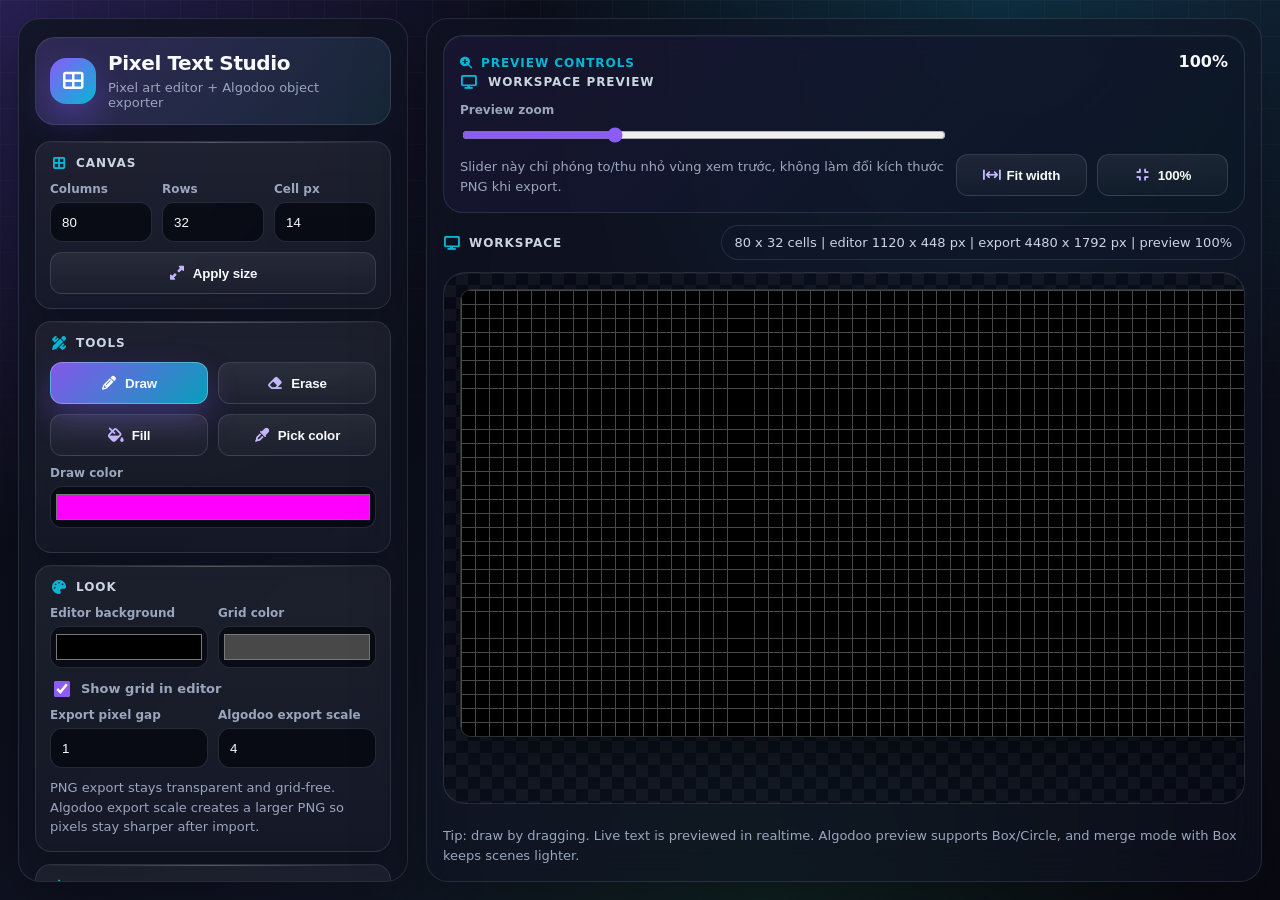
==== index.html @ 5152a784 "refactor: rename pixeltext.html to index.html and initialize project layout" ====
<!doctype html>
<html lang="en">
<head>
  <meta charset="utf-8" />
  <meta name="viewport" content="width=device-width, initial-scale=1" />
  <title>Pixel Text Studio</title>
  <link rel="stylesheet" href="https://cdnjs.cloudflare.com/ajax/libs/font-awesome/6.5.2/css/all.min.css" referrerpolicy="no-referrer" />
  <style>
    :root {
      color-scheme: dark;
      --bg: #090a12;
      --bg-soft: #101322;
      --panel: rgba(17, 20, 34, .86);
      --panel-2: rgba(25, 29, 48, .82);
      --panel-3: rgba(33, 38, 62, .72);
      --border: rgba(148, 163, 184, .18);
      --border-strong: rgba(148, 163, 184, .34);
      --text: #f8fafc;
      --muted: #9aa6bd;
      --muted-2: #6f7a91;
      --accent: #8b5cf6;
      --accent-2: #06b6d4;
      --accent-3: #22c55e;
      --danger: #fb7185;
      --shadow: 0 22px 70px rgba(0, 0, 0, .36);
      --radius-xl: 22px;
      --radius-lg: 16px;
      --radius-md: 12px;
      --sidebar: 390px;
    }

    * { box-sizing: border-box; }

    html {
      min-height: 100%;
      background: var(--bg);
    }

    body {
      margin: 0;
      min-height: 100vh;
      font-family: Inter, ui-sans-serif, system-ui, -apple-system, BlinkMacSystemFont, "Segoe UI", sans-serif;
      color: var(--text);
      background:
        radial-gradient(circle at top left, rgba(124, 92, 255, .28), transparent 34rem),
        radial-gradient(circle at 78% 0%, rgba(6, 182, 212, .18), transparent 30rem),
        radial-gradient(circle at 60% 100%, rgba(34, 197, 94, .10), transparent 28rem),
        linear-gradient(135deg, #080911 0%, #111526 55%, #090a12 100%);
      overflow-x: hidden;
    }

    body::before {
      content: "";
      position: fixed;
      inset: 0;
      pointer-events: none;
      background-image:
        linear-gradient(rgba(255,255,255,.035) 1px, transparent 1px),
        linear-gradient(90deg, rgba(255,255,255,.035) 1px, transparent 1px);
      background-size: 36px 36px;
      mask-image: linear-gradient(to bottom, rgba(0,0,0,.75), transparent 72%);
    }

    .app {
      position: relative;
      z-index: 1;
      display: grid;
      grid-template-columns: minmax(320px, var(--sidebar)) minmax(0, 1fr);
      gap: 18px;
      min-height: 100vh;
      padding: 18px;
    }

    aside {
      height: calc(100vh - 36px);
      overflow: auto;
      padding: 16px;
      background: var(--panel);
      border: 1px solid var(--border);
      border-radius: var(--radius-xl);
      box-shadow: var(--shadow);
      backdrop-filter: blur(18px);
      scrollbar-width: thin;
      scrollbar-color: rgba(148, 163, 184, .32) transparent;
    }

    main {
      min-width: 0;
      height: calc(100vh - 36px);
      display: flex;
      flex-direction: column;
      gap: 12px;
      padding: 16px;
      background: rgba(15, 18, 32, .56);
      border: 1px solid var(--border);
      border-radius: var(--radius-xl);
      box-shadow: var(--shadow);
      backdrop-filter: blur(18px);
      overflow: hidden;
    }

    .brand {
      display: flex;
      align-items: center;
      gap: 12px;
      margin: 2px 0 16px;
      padding: 14px;
      border: 1px solid var(--border);
      border-radius: 20px;
      background:
        linear-gradient(135deg, rgba(139, 92, 246, .20), rgba(6, 182, 212, .08)),
        rgba(255, 255, 255, .035);
    }

    .brand-icon {
      width: 46px;
      height: 46px;
      flex: 0 0 46px;
      display: grid;
      place-items: center;
      color: white;
      border-radius: 16px;
      background: linear-gradient(135deg, var(--accent), var(--accent-2));
      box-shadow: 0 14px 32px rgba(124, 92, 255, .36);
      font-size: 20px;
    }

    h1 {
      font-size: 20px;
      line-height: 1.15;
      margin: 0;
      letter-spacing: -.02em;
    }

    .brand p {
      margin: 5px 0 0;
      color: var(--muted);
      font-size: 13px;
    }

    h2 {
      display: flex;
      align-items: center;
      gap: 8px;
      font-size: 12px;
      margin: 0 0 12px;
      letter-spacing: .08em;
      text-transform: uppercase;
      color: #cbd5e1;
    }

    h2 i {
      width: 18px;
      color: var(--accent-2);
      text-align: center;
      font-size: 14px;
    }

    .group {
      position: relative;
      padding: 14px;
      margin-bottom: 12px;
      background: linear-gradient(180deg, rgba(255,255,255,.055), rgba(255,255,255,.025));
      border: 1px solid var(--border);
      border-radius: var(--radius-lg);
      box-shadow: 0 10px 30px rgba(0, 0, 0, .18);
      overflow: hidden;
    }

    .group::before {
      content: "";
      position: absolute;
      inset: 0 0 auto;
      height: 1px;
      background: linear-gradient(90deg, transparent, rgba(255,255,255,.38), transparent);
      opacity: .65;
    }

    .row {
      display: grid;
      grid-template-columns: repeat(2, minmax(0, 1fr));
      gap: 10px;
      margin-bottom: 10px;
      align-items: start;
    }

    .row > *,
    .mini-grid > * {
      min-width: 0;
    }

    .row.one { grid-template-columns: 1fr; }
    .row.two { grid-template-columns: repeat(2, minmax(0, 1fr)); }
    .row.three { grid-template-columns: repeat(3, minmax(0, 1fr)); }

    label {
      display: block;
      font-size: 12px;
      font-weight: 650;
      color: var(--muted);
      margin-bottom: 6px;
    }

    input[type="number"],
    input[type="text"],
    textarea,
    select {
      width: 100%;
      min-height: 40px;
      padding: 10px 11px;
      color: var(--text);
      background: rgba(5, 7, 14, .72);
      border: 1px solid rgba(148, 163, 184, .20);
      border-radius: 12px;
      outline: none;
      transition: border-color .16s ease, box-shadow .16s ease, background .16s ease;
    }

    textarea {
      min-height: 88px;
      resize: vertical;
      font-family: inherit;
      line-height: 1.35;
    }

    select {
      cursor: pointer;
      appearance: none;
      background-image:
        linear-gradient(45deg, transparent 50%, var(--muted) 50%),
        linear-gradient(135deg, var(--muted) 50%, transparent 50%);
      background-position:
        calc(100% - 16px) 50%,
        calc(100% - 11px) 50%;
      background-size: 5px 5px, 5px 5px;
      background-repeat: no-repeat;
      padding-right: 28px;
    }

    input:focus,
    textarea:focus,
    select:focus {
      border-color: rgba(139, 92, 246, .74);
      box-shadow: 0 0 0 4px rgba(139, 92, 246, .14);
      background: rgba(7, 10, 20, .92);
    }

    input[type="color"] {
      width: 100%;
      height: 42px;
      padding: 3px;
      background: rgba(5, 7, 14, .72);
      border: 1px solid rgba(148, 163, 184, .20);
      border-radius: 12px;
      overflow: hidden;
      cursor: pointer;
    }

    input[type="range"] {
      width: 100%;
      accent-color: var(--accent);
    }

    button {
      width: 100%;
      min-height: 42px;
      display: inline-flex;
      align-items: center;
      justify-content: center;
      gap: 8px;
      padding: 10px 12px;
      border: 1px solid rgba(148, 163, 184, .22);
      border-radius: 12px;
      background: linear-gradient(180deg, rgba(255,255,255,.065), rgba(255,255,255,.025));
      color: var(--text);
      cursor: pointer;
      font-weight: 750;
      letter-spacing: -.01em;
      transition: transform .16s ease, border-color .16s ease, background .16s ease, box-shadow .16s ease;
      user-select: none;
    }

    button i {
      width: 16px;
      text-align: center;
      color: #c4b5fd;
      font-size: 14px;
    }

    button:hover {
      transform: translateY(-1px);
      border-color: rgba(139, 92, 246, .68);
      box-shadow: 0 12px 26px rgba(0,0,0,.24);
      background: linear-gradient(180deg, rgba(139,92,246,.18), rgba(255,255,255,.035));
    }

    button:active { transform: translateY(0); }
    button.active {
      background: linear-gradient(135deg, rgba(139, 92, 246, .95), rgba(6, 182, 212, .85));
      border-color: rgba(255, 255, 255, .28);
      box-shadow: 0 14px 32px rgba(124, 92, 255, .32);
    }
    button.active i { color: white; }

    button.primary {
      background: linear-gradient(135deg, var(--accent), var(--accent-2));
      border-color: rgba(255, 255, 255, .20);
      box-shadow: 0 14px 32px rgba(124, 92, 255, .28);
    }
    button.primary i { color: white; }

    button:disabled {
      opacity: .42;
      cursor: not-allowed;
      transform: none;
      box-shadow: none;
    }

    .range-head {
      display: flex;
      align-items: center;
      justify-content: space-between;
      gap: 12px;
      margin-bottom: 6px;
      color: var(--muted);
      font-size: 12px;
    }

    .range-head label { margin-bottom: 0; }
    .range-head strong {
      display: inline-flex;
      align-items: center;
      justify-content: center;
      min-width: 58px;
      padding: 4px 8px;
      color: #e0e7ff;
      font-size: 12px;
      white-space: nowrap;
      border-radius: 999px;
      background: rgba(139,92,246,.16);
      border: 1px solid rgba(139,92,246,.22);
    }

    .checkbox-row {
      display: flex;
      gap: 8px;
      align-items: center;
      margin: 8px 0;
      color: var(--muted);
      font-size: 13px;
      line-height: 1.3;
      min-width: 0;
      white-space: normal;
      overflow-wrap: anywhere;
    }

    .checkbox-row input {
      width: 16px;
      height: 16px;
      accent-color: var(--accent);
      flex: 0 0 auto;
    }

    .workspace-top {
      display: flex;
      align-items: center;
      justify-content: space-between;
      gap: 12px;
      flex-wrap: wrap;
    }

    .workspace-top h2 { margin: 0; }

    .workspace-preview {
      padding: 16px;
      border: 1px solid var(--border);
      border-radius: 20px;
      background:
        linear-gradient(135deg, rgba(139, 92, 246, .10), rgba(6, 182, 212, .05)),
        rgba(10, 13, 24, .72);
      box-shadow: inset 0 1px 0 rgba(255,255,255,.05);
    }

    .workspace-preview-head {
      display: flex;
      align-items: flex-start;
      justify-content: space-between;
      gap: 12px;
      margin-bottom: 14px;
      flex-wrap: wrap;
    }

    .workspace-preview-head h2 {
      margin: 4px 0 0;
      display: flex;
      align-items: center;
      gap: 10px;
    }

    .workspace-kicker {
      display: inline-flex;
      align-items: center;
      gap: 8px;
      color: var(--accent-2);
      font-size: 12px;
      font-weight: 800;
      text-transform: uppercase;
      letter-spacing: .08em;
    }

    .workspace-preview-grid {
      display: grid;
      grid-template-columns: minmax(0, 1.6fr) minmax(240px, .9fr);
      gap: 12px;
      align-items: end;
    }

    .workspace-preview-slider,
    .workspace-preview-actions {
      min-width: 0;
    }

    .workspace-preview-slider label {
      margin-bottom: 8px;
    }

    .workspace-preview-actions {
      display: grid;
      grid-template-columns: repeat(2, minmax(0, 1fr));
      gap: 10px;
    }

    .stage-wrap {
      flex: 1;
      min-height: 260px;
      padding: 16px;
      background:
        linear-gradient(45deg, rgba(255,255,255,.045) 25%, transparent 25%),
        linear-gradient(-45deg, rgba(255,255,255,.045) 25%, transparent 25%),
        linear-gradient(45deg, transparent 75%, rgba(255,255,255,.045) 75%),
        linear-gradient(-45deg, transparent 75%, rgba(255,255,255,.045) 75%),
        rgba(5, 7, 14, .38);
      background-size: 24px 24px;
      background-position: 0 0, 0 12px, 12px -12px, -12px 0;
      border: 1px solid var(--border);
      border-radius: 22px;
      overflow: auto;
      box-shadow: inset 0 1px 0 rgba(255,255,255,.06);
    }

    canvas {
      display: block;
      image-rendering: pixelated;
      background: #000;
      border: 1px solid rgba(226, 232, 240, .20);
      border-radius: 12px;
      cursor: crosshair;
      touch-action: none;
      max-width: none;
      box-shadow: 0 16px 45px rgba(0,0,0,.38);
    }

    .hint {
      margin: 10px 0 0;
      color: var(--muted);
      font-size: 13px;
      line-height: 1.5;
    }

    .hint code {
      padding: 2px 5px;
      border-radius: 6px;
      background: rgba(15, 23, 42, .88);
      border: 1px solid var(--border);
      color: #c4b5fd;
    }

    .stats {
      display: inline-flex;
      align-items: center;
      gap: 8px;
      width: fit-content;
      max-width: 100%;
      padding: 9px 12px;
      color: #cbd5e1;
      font-size: 13px;
      background: rgba(15, 23, 42, .68);
      border: 1px solid var(--border);
      border-radius: 999px;
      overflow: hidden;
      text-overflow: ellipsis;
      white-space: nowrap;
    }

    .stats::before {
      content: "1de";
      font-family: "Font Awesome 6 Free";
      font-weight: 900;
      color: var(--accent-2);
    }

    details.advanced-panel {
      margin-top: 10px;
      border: 1px solid var(--border);
      border-radius: 14px;
      background: rgba(5, 7, 14, .30);
      overflow: hidden;
    }

    details.advanced-panel summary {
      cursor: pointer;
      padding: 12px;
      font-weight: 800;
      color: var(--text);
      list-style: none;
      display: flex;
      align-items: center;
      gap: 8px;
    }

    details.advanced-panel summary::before {
      content: "013";
      font-family: "Font Awesome 6 Free";
      font-weight: 900;
      color: var(--accent-2);
    }

    details.advanced-panel summary::after {
      content: "078";
      font-family: "Font Awesome 6 Free";
      font-weight: 900;
      margin-left: auto;
      color: var(--muted);
      transition: transform .18s ease;
    }

    details.advanced-panel[open] summary::after {
      transform: rotate(180deg);
    }

    details.advanced-panel .advanced-body {
      padding: 0 12px 12px;
      border-top: 1px solid var(--border);
    }

    .mini-grid {
      display: grid;
      grid-template-columns: repeat(auto-fit, minmax(128px, 1fr));
      gap: 10px;
      margin-bottom: 10px;
      align-items: start;
    }

    .mini-grid.two { grid-template-columns: repeat(auto-fit, minmax(168px, 1fr)); }
    .mini-grid.four { grid-template-columns: repeat(auto-fit, minmax(128px, 1fr)); }
    .mini-grid.one { grid-template-columns: 1fr; }

    .mini-grid .checkbox-row {
      margin: 0;
      padding: 10px;
      background: rgba(5, 7, 14, .58);
      border: 1px solid rgba(148, 163, 184, .18);
      border-radius: 12px;
      align-items: flex-start;
    }

    .section-label {
      margin: 14px 0 9px;
      color: #dbeafe;
      font-size: 11px;
      font-weight: 900;
      letter-spacing: .08em;
      text-transform: uppercase;
    }

    @media (max-width: 1180px) {
      :root { --sidebar: 350px; }
      .app { gap: 14px; padding: 14px; }
      aside, main { height: calc(100vh - 28px); }
      .row.three { grid-template-columns: repeat(2, minmax(0, 1fr)); }
      .workspace-preview-grid { grid-template-columns: 1fr; }
    }

    @media (max-width: 900px) {
      .app {
        grid-template-columns: 1fr;
        min-height: 100vh;
      }
      aside, main {
        height: auto;
        min-height: auto;
      }
      main {
        min-height: 70vh;
        overflow: visible;
      }
      .stage-wrap {
        min-height: 360px;
      }
    }

    @media (max-width: 620px) {
      .app { padding: 10px; gap: 10px; }
      aside, main { border-radius: 18px; padding: 12px; }
      .brand { padding: 12px; }
      .brand-icon { width: 40px; height: 40px; flex-basis: 40px; border-radius: 13px; }
      h1 { font-size: 18px; }

      .row,
      .row.two,
      .row.three,
      .mini-grid,
      .mini-grid.two,
      .mini-grid.four,
      .workspace-preview-grid,
      .workspace-preview-actions {
        grid-template-columns: 1fr;
      }

      button {
        min-height: 44px;
      }

      .stats {
        width: 100%;
        border-radius: 14px;
        white-space: normal;
      }

      .stage-wrap {
        padding: 10px;
        min-height: 300px;
        border-radius: 18px;
      }
    }
  </style>
</head>
<body>
  <div class="app">
    <aside>
      <div class="brand">
        <div class="brand-icon"><i class="fa-solid fa-table-cells-large"></i></div>
        <div>
          <h1>Pixel Text Studio</h1>
          <p>Pixel art editor + Algodoo object exporter</p>
        </div>
      </div>

      <div class="group">
        <h2><i class="fa-solid fa-border-all"></i><span>Canvas</span></h2>
        <div class="row three">
          <div>
            <label for="cols">Columns</label>
            <input id="cols" type="number" min="1" max="300" value="80" />
          </div>
          <div>
            <label for="rows">Rows</label>
            <input id="rows" type="number" min="1" max="200" value="32" />
          </div>
          <div>
            <label for="cellSize">Cell px</label>
            <input id="cellSize" type="number" min="2" max="60" value="14" />
          </div>
        </div>
        <button id="applySize"><i class="fa-solid fa-up-right-and-down-left-from-center"></i><span>Apply size</span></button>
      </div>

      <div class="group">
        <h2><i class="fa-solid fa-pen-ruler"></i><span>Tools</span></h2>
        <div class="row two">
          <button data-tool="draw" class="tool active"><i class="fa-solid fa-pencil"></i><span>Draw</span></button>
          <button data-tool="erase" class="tool"><i class="fa-solid fa-eraser"></i><span>Erase</span></button>
        </div>
        <div class="row two">
          <button data-tool="fill" class="tool"><i class="fa-solid fa-fill-drip"></i><span>Fill</span></button>
          <button data-tool="picker" class="tool"><i class="fa-solid fa-eye-dropper"></i><span>Pick color</span></button>
        </div>
        <div class="row one">
          <div>
            <label for="drawColor">Draw color</label>
            <input id="drawColor" type="color" value="#ff00ff" />
          </div>
        </div>
      </div>

      <div class="group">
        <h2><i class="fa-solid fa-palette"></i><span>Look</span></h2>
        <div class="row two">
          <div>
            <label for="bgColor">Editor background</label>
            <input id="bgColor" type="color" value="#000000" />
          </div>
          <div>
            <label for="gridColor">Grid color</label>
            <input id="gridColor" type="color" value="#484848" />
          </div>
        </div>
        <label class="checkbox-row">
          <input id="showGrid" type="checkbox" checked />
          Show grid in editor
        </label>
        <div class="row two">
          <div>
            <label for="exportGap">Export pixel gap</label>
            <input id="exportGap" type="number" min="0" max="20" value="1" />
          </div>
          <div>
            <label for="exportScale">Algodoo export scale</label>
            <input id="exportScale" type="number" min="1" max="10" value="4" />
          </div>
        </div>
        <p class="hint">PNG export stays transparent and grid-free. Algodoo export scale creates a larger PNG so pixels stay sharper after import.</p>
      </div>


      <div class="group">
        <h2><i class="fa-solid fa-font"></i><span>Pixel text</span></h2>
        <div class="row one">
          <div>
            <label for="textValue">Text</label>
            <textarea id="textValue" rows="3" placeholder="Nhập text muốn tạo pixel..."></textarea>
          </div>
        </div>
        <div class="row three">
          <div>
            <label for="textScale">Scale</label>
            <input id="textScale" type="number" min="1" max="12" value="2" />
          </div>
          <div>
            <label for="pixelDensity">Pixel detail %</label>
            <input id="pixelDensity" type="number" min="50" max="300" step="25" value="100" />
          </div>
          <div>
            <label for="textPadding">Padding cells</label>
            <input id="textPadding" type="number" min="0" max="100" value="1" />
          </div>
        </div>
        <div class="row one">
          <div>
            <label for="lineGap">Line gap</label>
            <input id="lineGap" type="number" min="0" max="80" value="2" />
          </div>
        </div>
        <div class="row three">
          <div>
            <label for="textAlign">Align</label>
            <select id="textAlign">
              <option value="left">Left</option>
              <option value="center">Center</option>
              <option value="right">Right</option>
            </select>
          </div>
          <div>
            <label for="textX">Offset X</label>
            <input id="textX" type="number" value="0" />
          </div>
          <div>
            <label for="textY">Offset Y</label>
            <input id="textY" type="number" value="0" />
          </div>
        </div>
        <label class="checkbox-row">
          <input id="autoFitText" type="checkbox" checked />
          Auto resize columns/rows to fit text
        </label>
        <label class="checkbox-row">
          <input id="rainbowText" type="checkbox" checked />
          Rainbow text stripes
        </label>
        <div class="row three">
          <button id="bakeText" class="primary"><i class="fa-solid fa-stamp"></i><span>Bake text</span></button>
          <button id="fitText"><i class="fa-solid fa-text-width"></i><span>Fit text</span></button>
          <button id="sample"><i class="fa-solid fa-wand-magic-sparkles"></i><span>Sample</span></button>
        </div>
        <p class="hint">Text sẽ hiển thị realtime khi bạn gõ. <strong>Pixel detail %</strong> giúp cùng một text hiển thị với ít pixel hơn hoặc nhiều pixel hơn. Nếu muốn chỉnh tay từng pixel của chữ, hãy bấm <strong>Bake text</strong> để nhập chữ vào layer vẽ.</p>
      </div>

      <div class="group">
        <h2><i class="fa-solid fa-cubes"></i><span>Algodoo objects</span></h2>
        <div class="row two">
          <div>
            <label for="algodooPixelSize">Object size</label>
            <input id="algodooPixelSize" type="number" min="0.005" max="5" step="0.005" value="0.08" />
          </div>
          <div>
            <label for="algodooGap">Object gap</label>
            <input id="algodooGap" type="number" min="0" max="5" step="0.005" value="0.01" />
          </div>
        </div>
        <div class="row two">
          <div>
            <label for="algodooOriginX">Origin X</label>
            <input id="algodooOriginX" type="number" step="0.1" value="0" />
          </div>
          <div>
            <label for="algodooOriginY">Origin Y</label>
            <input id="algodooOriginY" type="number" step="0.1" value="0" />
          </div>
        </div>
        <div class="row two">
          <div>
            <label for="algodooObjectType">Object type</label>
            <select id="algodooObjectType">
              <option value="box">Box</option>
              <option value="circle">Circle</option>
            </select>
          </div>
          <div>
            <label for="algodooMode">Export mode</label>
            <select id="algodooMode">
              <option value="pixel">Separate object for every pixel</option>
              <option value="merge">Merge same-color pixels in each row (box only)</option>
            </select>
          </div>
        </div>

        <h2 style="margin-top: 12px;"><i class="fa-solid fa-gem"></i><span>Material</span></h2>
        <div class="row three">
          <div>
            <label for="algodooMaterial">Preset</label>
            <select id="algodooMaterial">
              <option value="default">Default</option>
              <option value="glass">Glass</option>
              <option value="gold">Gold</option>
              <option value="helium">Helium</option>
              <option value="ice">Ice</option>
              <option value="rubber">Rubber</option>
              <option value="steel">Steel</option>
              <option value="stone">Stone</option>
              <option value="wood">Wood</option>
              <option value="custom">Custom</option>
            </select>
          </div>
          <div>
            <label for="algodooDensity">Density</label>
            <input id="algodooDensity" type="number" step="0.01" value="1.00" />
          </div>
          <div>
            <label for="algodooFriction">Friction</label>
            <input id="algodooFriction" type="number" step="0.01" value="0.50" />
          </div>
        </div>
        <div class="row three">
          <div>
            <label for="algodooRestitution">Restitution</label>
            <input id="algodooRestitution" type="number" step="0.01" value="0.00" />
          </div>
          <div>
            <label for="algodooAttraction">Attraction</label>
            <input id="algodooAttraction" type="number" step="0.01" value="0.00" />
          </div>
          <div>
            <label for="algodooAdhesion">Adhesion</label>
            <input id="algodooAdhesion" type="number" step="0.01" value="0.00" />
          </div>
        </div>
        <div class="row one">
          <div>
            <label for="algodooMaterialName">Material name</label>
            <input id="algodooMaterialName" data-algodoo-field type="text" value="" placeholder="Default, Glass, Gold, Helium, Ice, Rubber, Steel, Stone, Wood..." />
          </div>
        </div>

        <h2 style="margin-top: 12px;"><i class="fa-solid fa-code"></i><span>Script menu</span></h2>
        <div class="row three">
          <div>
            <label for="algodooLayer">Layer</label>
            <input id="algodooLayer" type="number" step="1" value="0" />
          </div>
          <div>
            <label for="algodooZDepth">Z depth</label>
            <input id="algodooZDepth" type="number" step="0.1" value="5" />
          </div>
          <div>
            <label for="algodooEdgeBlur">Edge blur</label>
            <input id="algodooEdgeBlur" type="number" step="0.01" value="0" />
          </div>
        </div>
        <div class="row three">
          <label class="checkbox-row">
            <input id="algodooFixed" type="checkbox" checked />
            Glued
          </label>
          <label class="checkbox-row">
            <input id="algodooCollide" type="checkbox" checked />
            Collision
          </label>
          <label class="checkbox-row">
            <input id="algodooDrawBorder" type="checkbox" />
            Border
          </label>
        </div>
        <div class="row three">
          <label class="checkbox-row">
            <input id="algodooKiller" type="checkbox" />
            Killer
          </label>
          <label class="checkbox-row">
            <input id="algodooImmortal" type="checkbox" />
            Immortal
          </label>
          <label class="checkbox-row">
            <input id="algodooRuler" type="checkbox" />
            Ruler
          </label>
        </div>
        <div class="row three">
          <label class="checkbox-row">
            <input id="algodooShowForceArrows" type="checkbox" />
            Force
          </label>
          <label class="checkbox-row">
            <input id="algodooShowMomentum" type="checkbox" />
            Momentum
          </label>
          <label class="checkbox-row">
            <input id="algodooShowVelocity" type="checkbox" />
            Velocity
          </label>
        </div>
        <label class="checkbox-row">
          <input id="algodooCollideWater" type="checkbox" />
          Collide with water
        </label>

        <details class="advanced-panel">
          <summary>Advanced script menu applied to every pixel</summary>
          <div class="advanced-body">
            <p class="hint">Các giá trị bên dưới sẽ được ghi vào mọi object pixel khi export .phn. Để trống một ô nếu không muốn ghi property đó. <code>entityID</code> và <code>geomID</code> do Algodoo tự tạo nên không export.</p>

            <div class="section-label">Physics</div>
            <div class="mini-grid three">
              <div>
                <label for="algodooCollideSet">collideSet</label>
                <input id="algodooCollideSet" data-algodoo-field type="number" step="1" value="1023" />
              </div>
              <div>
                <label for="algodooAirFrictionMult">airFrictionMult</label>
                <input id="algodooAirFrictionMult" data-algodoo-field type="number" step="0.01" value="1.0" />
              </div>
              <div>
                <label for="algodooInertiaMultiplier">inertiaMultiplier</label>
                <input id="algodooInertiaMultiplier" data-algodoo-field type="number" step="0.01" value="1.0" />
              </div>
              <div>
                <label for="algodooAngle">angle</label>
                <input id="algodooAngle" data-algodoo-field type="number" step="0.01" value="0.0" />
              </div>
              <div>
                <label for="algodooAngvel">angvel</label>
                <input id="algodooAngvel" data-algodoo-field type="number" step="0.01" value="0.0" />
              </div>
              <div>
                <label for="algodooAttractionType">attractionType</label>
                <input id="algodooAttractionType" data-algodoo-field type="number" step="1" value="2" />
              </div>
            </div>
            <div class="mini-grid three">
              <div>
                <label for="algodooBody">body</label>
                <input id="algodooBody" data-algodoo-field type="text" value="" placeholder="0 nếu glued vào background" />
              </div>
              <div>
                <label for="algodooMaterialVelocity">materialVelocity</label>
                <input id="algodooMaterialVelocity" data-algodoo-field type="text" value="[0, 0]" />
              </div>
              <div>
                <label for="algodooVel">vel</label>
                <input id="algodooVel" data-algodoo-field type="text" value="[0, 0]" />
              </div>
              <div>
                <label for="algodooVelocityDamping">velocityDamping</label>
                <input id="algodooVelocityDamping" data-algodoo-field type="text" value="[0, 0, 0]" />
              </div>
              <div>
                <label for="algodooTimeToLive">timeToLive</label>
                <input id="algodooTimeToLive" data-algodoo-field type="text" value="" placeholder="+inf / để trống" />
              </div>
              <label class="checkbox-row">
                <input id="algodooHeteroCollide" data-algodoo-field type="checkbox" />
                heteroCollide
              </label>
            </div>

            <div class="section-label">Controller</div>
            <div class="mini-grid four">
              <div>
                <label for="algodooControllerAcc">controllerAcc</label>
                <input id="algodooControllerAcc" data-algodoo-field type="number" step="0.1" value="11.0" />
              </div>
              <label class="checkbox-row">
                <input id="algodooControllerInvertX" data-algodoo-field type="checkbox" />
                controllerInvertX
              </label>
              <label class="checkbox-row">
                <input id="algodooControllerInvertY" data-algodoo-field type="checkbox" />
                controllerInvertY
              </label>
              <label class="checkbox-row">
                <input id="algodooControllerReverseXY" data-algodoo-field type="checkbox" />
                controllerReverseXY
              </label>
            </div>

            <div class="section-label">Visual / texture / text</div>
            <div class="mini-grid three">
              <label class="checkbox-row">
                <input id="algodooOpaqueBorders" data-algodoo-field type="checkbox" checked />
                opaqueBorders
              </label>
              <label class="checkbox-row">
                <input id="algodooDrawCake" data-algodoo-field type="checkbox" />
                drawCake
              </label>
              <label class="checkbox-row">
                <input id="algodooProtractor" data-algodoo-field type="checkbox" />
                protractor
              </label>
              <div>
                <label for="algodooReflectiveness">reflectiveness</label>
                <input id="algodooReflectiveness" data-algodoo-field type="number" step="0.01" value="1.0" />
              </div>
              <div>
                <label for="algodooRefractiveIndex">refractiveIndex</label>
                <input id="algodooRefractiveIndex" data-algodoo-field type="number" step="0.01" value="1.5" />
              </div>
              <div>
                <label for="algodooTextFontSize">textFontSize</label>
                <input id="algodooTextFontSize" data-algodoo-field type="number" step="1" value="32" />
              </div>
            </div>
            <div class="mini-grid two">
              <div>
                <label for="algodooTexture">texture</label>
                <input id="algodooTexture" data-algodoo-field type="text" value="" placeholder="Tên texture nếu có" />
              </div>
              <div>
                <label for="algodooResources">resources</label>
                <input id="algodooResources" data-algodoo-field type="text" value="[]" />
              </div>
              <div>
                <label for="algodooTextureClamped">textureClamped</label>
                <input id="algodooTextureClamped" data-algodoo-field type="text" value="[false, false]" />
              </div>
              <div>
                <label for="algodooTextureMatrix">textureMatrix</label>
                <input id="algodooTextureMatrix" data-algodoo-field type="text" value="[1, 0, 0, 0, 0, 1, 0, 0, 0, 0, 1]" />
              </div>
              <div>
                <label for="algodooText">text</label>
                <input id="algodooText" data-algodoo-field type="text" value="" />
              </div>
              <div>
                <label for="algodooTextFont">textFont</label>
                <input id="algodooTextFont" data-algodoo-field type="text" value="Verdana" />
              </div>
              <div>
                <label for="algodooTextColor">textColor</label>
                <input id="algodooTextColor" data-algodoo-field type="text" value="[1, 1, 1, 1]" />
              </div>
              <div>
                <label for="algodooTextScale">textScale</label>
                <input id="algodooTextScale" data-algodoo-field type="number" step="0.01" value="0.1" />
              </div>
              <label class="checkbox-row">
                <input id="algodooTextConstrained" data-algodoo-field type="checkbox" checked />
                textConstrained
              </label>
            </div>

            <div class="section-label">Events</div>
            <div class="mini-grid two">
              <div>
                <label for="algodooOnClick">onClick</label>
                <textarea id="algodooOnClick" data-algodoo-field rows="2">(e)=>{}</textarea>
              </div>
              <div>
                <label for="algodooOnCollide">onCollide</label>
                <textarea id="algodooOnCollide" data-algodoo-field rows="2">(e)=>{}</textarea>
              </div>
              <div>
                <label for="algodooOnDie">onDie</label>
                <textarea id="algodooOnDie" data-algodoo-field rows="2">(e)=>{}</textarea>
              </div>
              <div>
                <label for="algodooOnHitByLaser">onHitByLaser</label>
                <textarea id="algodooOnHitByLaser" data-algodoo-field rows="2">(e)=>{}</textarea>
              </div>
              <div>
                <label for="algodooOnKey">onKey</label>
                <textarea id="algodooOnKey" data-algodoo-field rows="2">(e)=>{}</textarea>
              </div>
              <div>
                <label for="algodooOnSpawn">onSpawn</label>
                <textarea id="algodooOnSpawn" data-algodoo-field rows="2">(e)=>{}</textarea>
              </div>
              <div>
                <label for="algodooPostStep">postStep</label>
                <textarea id="algodooPostStep" data-algodoo-field rows="2">(e)=>{}</textarea>
              </div>
              <div>
                <label for="algodooUpdate">update</label>
                <textarea id="algodooUpdate" data-algodoo-field rows="2">(e)=>{}</textarea>
              </div>
            </div>
          </div>
        </details>

        <div class="row one">
          <div>
            <label for="algodooExtraScript">Extra script properties applied to every object</label>
            <textarea id="algodooExtraScript" rows="4" placeholder="Ví dụ: text := &quot;&quot;; controllerAcc := 11; velocityDamping := [0, 0, 0];"></textarea>
          </div>
        </div>

        <button id="exportAlgodoo" class="primary"><i class="fa-solid fa-cube"></i><span>Export Algodoo .phn</span></button>
        <p class="hint">Xuất file .phn tạo từng pixel thành object riêng trong Algodoo. Chọn Box hoặc Circle, chỉnh Material/Script một lần và tool sẽ áp dụng cho toàn bộ pixel.</p>
      </div>

      <div class="group">
        <h2><i class="fa-solid fa-bolt"></i><span>Actions</span></h2>
        <div class="row two">
          <button id="undo" disabled><i class="fa-solid fa-rotate-left"></i><span>Undo</span></button>
          <button id="redo" disabled><i class="fa-solid fa-rotate-right"></i><span>Next / Redo</span></button>
        </div>
        <div class="row two">
          <button id="clear"><i class="fa-solid fa-trash-can"></i><span>Clear</span></button>
          <button id="exportPng" class="primary"><i class="fa-solid fa-file-arrow-down"></i><span>Export PNG</span></button>
        </div>
        <p class="hint">Phím tắt: Ctrl/⌘ + Z để undo, Ctrl/⌘ + Y hoặc Shift + Ctrl/⌘ + Z để redo.</p>
      </div>
    </aside>

    <main>
      <section class="workspace-preview">
        <div class="workspace-preview-head">
          <div>
            <div class="workspace-kicker"><i class="fa-solid fa-magnifying-glass-plus"></i><span>Preview controls</span></div>
            <h2><i class="fa-solid fa-display"></i><span>Workspace preview</span></h2>
          </div>
          <strong id="previewZoomValue">100%</strong>
        </div>
        <div class="workspace-preview-grid">
          <div class="workspace-preview-slider">
            <label for="previewZoom">Preview zoom</label>
            <input id="previewZoom" type="range" min="10" max="300" step="5" value="100" />
            <p class="hint">Slider này chỉ phóng to/thu nhỏ vùng xem trước, không làm đổi kích thước PNG khi export.</p>
          </div>
          <div class="workspace-preview-actions">
            <button id="fitPreview"><i class="fa-solid fa-arrows-left-right-to-line"></i><span>Fit width</span></button>
            <button id="resetPreview"><i class="fa-solid fa-compress"></i><span>100%</span></button>
          </div>
        </div>
      </section>

      <div class="workspace-top">
        <div>
          <h2><i class="fa-solid fa-display"></i><span>Workspace</span></h2>
        </div>
        <div id="stats" class="stats"></div>
      </div>
      <div class="stage-wrap">
        <canvas id="pixelCanvas"></canvas>
      </div>
      <p class="hint">Tip: draw by dragging. Live text is previewed in realtime. Algodoo preview supports Box/Circle, and merge mode with Box keeps scenes lighter.</p>
    </main>
  </div>

  <script>
    const canvas = document.getElementById('pixelCanvas');
    const ctx = canvas.getContext('2d');

    const els = {
      cols: document.getElementById('cols'),
      rows: document.getElementById('rows'),
      cellSize: document.getElementById('cellSize'),
      applySize: document.getElementById('applySize'),
      drawColor: document.getElementById('drawColor'),
      bgColor: document.getElementById('bgColor'),
      gridColor: document.getElementById('gridColor'),
      showGrid: document.getElementById('showGrid'),
      exportGap: document.getElementById('exportGap'),
      exportScale: document.getElementById('exportScale'),
      previewZoom: document.getElementById('previewZoom'),
      previewZoomValue: document.getElementById('previewZoomValue'),
      fitPreview: document.getElementById('fitPreview'),
      resetPreview: document.getElementById('resetPreview'),
      textValue: document.getElementById('textValue'),
      textX: document.getElementById('textX'),
      textY: document.getElementById('textY'),
      textScale: document.getElementById('textScale'),
      pixelDensity: document.getElementById('pixelDensity'),
      textAlign: document.getElementById('textAlign'),
      autoFitText: document.getElementById('autoFitText'),
      textPadding: document.getElementById('textPadding'),
      lineGap: document.getElementById('lineGap'),
      rainbowText: document.getElementById('rainbowText'),
      bakeText: document.getElementById('bakeText'),
      fitText: document.getElementById('fitText'),
      sample: document.getElementById('sample'),
      undo: document.getElementById('undo'),
      redo: document.getElementById('redo'),
      clear: document.getElementById('clear'),
      exportPng: document.getElementById('exportPng'),
      exportAlgodoo: document.getElementById('exportAlgodoo'),
      algodooPixelSize: document.getElementById('algodooPixelSize'),
      algodooGap: document.getElementById('algodooGap'),
      algodooOriginX: document.getElementById('algodooOriginX'),
      algodooOriginY: document.getElementById('algodooOriginY'),
      algodooObjectType: document.getElementById('algodooObjectType'),
      algodooMode: document.getElementById('algodooMode'),
      algodooMaterial: document.getElementById('algodooMaterial'),
      algodooDensity: document.getElementById('algodooDensity'),
      algodooFriction: document.getElementById('algodooFriction'),
      algodooRestitution: document.getElementById('algodooRestitution'),
      algodooAttraction: document.getElementById('algodooAttraction'),
      algodooAdhesion: document.getElementById('algodooAdhesion'),
      algodooMaterialName: document.getElementById('algodooMaterialName'),
      algodooLayer: document.getElementById('algodooLayer'),
      algodooZDepth: document.getElementById('algodooZDepth'),
      algodooEdgeBlur: document.getElementById('algodooEdgeBlur'),
      algodooFixed: document.getElementById('algodooFixed'),
      algodooCollide: document.getElementById('algodooCollide'),
      algodooDrawBorder: document.getElementById('algodooDrawBorder'),
      algodooKiller: document.getElementById('algodooKiller'),
      algodooImmortal: document.getElementById('algodooImmortal'),
      algodooRuler: document.getElementById('algodooRuler'),
      algodooShowForceArrows: document.getElementById('algodooShowForceArrows'),
      algodooShowMomentum: document.getElementById('algodooShowMomentum'),
      algodooShowVelocity: document.getElementById('algodooShowVelocity'),
      algodooCollideWater: document.getElementById('algodooCollideWater'),
      algodooExtraScript: document.getElementById('algodooExtraScript'),
      stats: document.getElementById('stats'),
      stageWrap: document.querySelector('.stage-wrap')
    };

    const state = {
      cols: 80,
      rows: 32,
      cell: 14,
      pixels: [],
      liveTextPixels: [],
      tool: 'draw',
      color: '#ff00ff',
      bg: '#000000',
      grid: '#484848',
      showGrid: true,
      viewZoom: 1,
      history: [],
      historyIndex: -1,
      historyLimit: 80,
      isDown: false,
      lastCellKey: '',
      textHistoryTimer: null
    };

    const RAINBOW = [
      '#ff0000', '#ff8c00', '#ffff00', '#00ff00',
      '#00d5ff', '#004cff', '#7a00ff', '#ff00ff'
    ];

    const ALGODOO_MATERIALS = {
      default: { name: '', density: 1.00, friction: 0.50, restitution: 0.00, attraction: 0.00, adhesion: 0.00 },
      glass:   { name: 'Glass', density: 2.50, friction: 0.10, restitution: 0.20, attraction: 0.00, adhesion: 0.00 },
      gold:    { name: 'Gold', density: 19.30, friction: 0.50, restitution: 0.00, attraction: 0.00, adhesion: 0.00 },
      helium:  { name: 'Helium', density: 0.05, friction: 0.10, restitution: 0.20, attraction: 0.00, adhesion: 0.00 },
      ice:     { name: 'Ice', density: 0.92, friction: 0.02, restitution: 0.00, attraction: 0.00, adhesion: 0.00 },
      rubber:  { name: 'Rubber', density: 1.20, friction: 1.00, restitution: 0.85, attraction: 0.00, adhesion: 0.00 },
      steel:   { name: 'Steel', density: 7.80, friction: 0.40, restitution: 0.10, attraction: 0.00, adhesion: 0.00 },
      stone:   { name: 'Stone', density: 2.50, friction: 0.70, restitution: 0.00, attraction: 0.00, adhesion: 0.00 },
      wood:    { name: 'Wood', density: 0.70, friction: 0.50, restitution: 0.20, attraction: 0.00, adhesion: 0.00 },
      custom:  { name: '', density: 1.00, friction: 0.50, restitution: 0.00, attraction: 0.00, adhesion: 0.00 }
    };

    const FONT_HEIGHT = 7;

    const glyphCache = new Map();

    const FONT = {
      'A': ['01110','10001','10001','11111','10001','10001','10001'],
      'B': ['11110','10001','10001','11110','10001','10001','11110'],
      'C': ['01111','10000','10000','10000','10000','10000','01111'],
      'D': ['11110','10001','10001','10001','10001','10001','11110'],
      'E': ['11111','10000','10000','11110','10000','10000','11111'],
      'F': ['11111','10000','10000','11110','10000','10000','10000'],
      'G': ['01111','10000','10000','10011','10001','10001','01110'],
      'H': ['10001','10001','10001','11111','10001','10001','10001'],
      'I': ['11111','00100','00100','00100','00100','00100','11111'],
      'J': ['00111','00010','00010','00010','10010','10010','01100'],
      'K': ['10001','10010','10100','11000','10100','10010','10001'],
      'L': ['10000','10000','10000','10000','10000','10000','11111'],
      'M': ['10001','11011','10101','10101','10001','10001','10001'],
      'N': ['10001','11001','10101','10011','10001','10001','10001'],
      'O': ['01110','10001','10001','10001','10001','10001','01110'],
      'P': ['11110','10001','10001','11110','10000','10000','10000'],
      'Q': ['01110','10001','10001','10001','10101','10010','01101'],
      'R': ['11110','10001','10001','11110','10100','10010','10001'],
      'S': ['01111','10000','10000','01110','00001','00001','11110'],
      'T': ['11111','00100','00100','00100','00100','00100','00100'],
      'U': ['10001','10001','10001','10001','10001','10001','01110'],
      'V': ['10001','10001','10001','10001','10001','01010','00100'],
      'W': ['10001','10001','10001','10101','10101','10101','01010'],
      'X': ['10001','01010','00100','00100','00100','01010','10001'],
      'Y': ['10001','01010','00100','00100','00100','00100','00100'],
      'Z': ['11111','00001','00010','00100','01000','10000','11111'],
      '0': ['01110','10001','10011','10101','11001','10001','01110'],
      '1': ['00100','01100','00100','00100','00100','00100','01110'],
      '2': ['01110','10001','00001','00010','00100','01000','11111'],
      '3': ['11110','00001','00001','01110','00001','00001','11110'],
      '4': ['00010','00110','01010','10010','11111','00010','00010'],
      '5': ['11111','10000','10000','11110','00001','00001','11110'],
      '6': ['01110','10000','10000','11110','10001','10001','01110'],
      '7': ['11111','00001','00010','00100','01000','01000','01000'],
      '8': ['01110','10001','10001','01110','10001','10001','01110'],
      '9': ['01110','10001','10001','01111','00001','00001','01110'],
      ' ': ['00000','00000','00000','00000','00000','00000','00000'],
      '!': ['00100','00100','00100','00100','00100','00000','00100'],
      '?': ['01110','10001','00001','00010','00100','00000','00100'],
      '.': ['00000','00000','00000','00000','00000','00000','00100'],
      ',': ['00000','00000','00000','00000','00000','00100','01000'],
      ':': ['00000','00100','00100','00000','00100','00100','00000'],
      '-': ['00000','00000','00000','11111','00000','00000','00000'],
      '+': ['00000','00100','00100','11111','00100','00100','00000'],
      '/': ['00001','00010','00100','01000','10000','00000','00000'],
      '&': ['01100','10010','10100','01000','10101','10010','01101'],
      '*': ['00000','10101','01110','11111','01110','10101','00000'],
      '?default': ['11111','00001','00010','00100','00100','00000','00100']
    };

    function clamp(value, min, max) {
      return Math.max(min, Math.min(max, value));
    }

    function indexOf(x, y) {
      return y * state.cols + x;
    }

    function inBounds(x, y) {
      return x >= 0 && x < state.cols && y >= 0 && y < state.rows;
    }

    function makeBlankPixels() {
      state.pixels = new Array(state.cols * state.rows).fill(null);
    }

    function makeBlankTextLayer() {
      state.liveTextPixels = new Array(state.cols * state.rows).fill(null);
    }

    function setPixel(x, y, color) {
      if (!inBounds(x, y)) return;
      state.pixels[indexOf(x, y)] = color;
    }

    function setLiveTextPixel(x, y, color) {
      if (!inBounds(x, y)) return;
      state.liveTextPixels[indexOf(x, y)] = color;
    }

    function getPixel(x, y) {
      if (!inBounds(x, y)) return null;
      return state.pixels[indexOf(x, y)];
    }

    function getLiveTextPixel(x, y) {
      if (!inBounds(x, y)) return null;
      return state.liveTextPixels[indexOf(x, y)];
    }

    function getVisiblePixel(x, y) {
      return getPixel(x, y) || getLiveTextPixel(x, y) || null;
    }

    function hasAnyPixel() {
      return state.pixels.some(Boolean) || state.liveTextPixels.some(Boolean);
    }

    function getNumberInput(el, fallback, min, max) {
      const parsed = parseInt(el.value, 10);
      const value = Number.isFinite(parsed) ? parsed : fallback;
      return clamp(value, min, max);
    }

    function getIntRaw(el, fallback = 0) {
      const parsed = parseInt(el.value, 10);
      return Number.isFinite(parsed) ? parsed : fallback;
    }

    function splitTextLines(text) {
      return (text || '').replace(/\r\n/g, '\n').replace(/\r/g, '\n').split('\n');
    }

    function glyphFor(char) {
      return FONT[char] || FONT['?default'];
    }

    function getPixelDensity() {
      return clamp(getNumberInput(els.pixelDensity, 100, 50, 300), 50, 300) / 100;
    }

    function buildDensityGlyph(baseGlyph, density) {
      const safeDensity = Math.max(0.5, Math.min(3, density || 1));
      const sourceH = baseGlyph.length;
      const sourceW = baseGlyph[0].length;
      const targetW = Math.max(1, Math.round(sourceW * safeDensity));
      const targetH = Math.max(1, Math.round(sourceH * safeDensity));
      const rows = [];

      for (let ty = 0; ty < targetH; ty++) {
        let row = '';
        for (let tx = 0; tx < targetW; tx++) {
          const sx = Math.min(sourceW - 1, Math.max(0, Math.floor((tx + 0.5) / safeDensity)));
          const sy = Math.min(sourceH - 1, Math.max(0, Math.floor((ty + 0.5) / safeDensity)));
          row += baseGlyph[sy][sx] === '1' ? '1' : '0';
        }
        rows.push(row);
      }
      return rows;
    }

    function glyphForDensity(char, density) {
      const base = glyphFor(char);
      const safeDensity = Math.max(0.5, Math.min(3, density || 1));
      const key = char + '|' + safeDensity.toFixed(2);
      if (glyphCache.has(key)) return glyphCache.get(key);
      const g = safeDensity === 1 ? base : buildDensityGlyph(base, safeDensity);
      glyphCache.set(key, g);
      return g;
    }

    function measureTextCells(text, scale, lineGapCells, density = 1) {
      const safeScale = clamp(parseInt(scale, 10) || 1, 1, 20);
      const safeDensity = Math.max(0.5, Math.min(3, density || 1));
      const normalized = (text || '').toUpperCase();
      const lines = splitTextLines(normalized);

      if (!normalized.length) {
        return { width: 0, height: 0, lineCount: 0, glyphHeight: 0 };
      }

      let maxWidth = 0;
      let maxGlyphHeight = 0;
      const gapUnits = Math.max(1, Math.round(safeDensity));
      for (const line of lines) {
        let width = 0;
        for (const char of line) {
          const glyph = glyphForDensity(char, safeDensity);
          maxGlyphHeight = Math.max(maxGlyphHeight, glyph.length);
          width += (glyph[0].length + gapUnits) * safeScale;
        }
        if (line.length > 0) width = Math.max(0, width - gapUnits * safeScale);
        maxWidth = Math.max(maxWidth, width);
      }

      const glyphHeight = Math.max(1, maxGlyphHeight || Math.round(FONT_HEIGHT * safeDensity));
      const height = (lines.length * glyphHeight * safeScale) + Math.max(0, lines.length - 1) * lineGapCells;
      return { width: maxWidth, height, lineCount: lines.length, glyphHeight };
    }
    function measureLineWidth(line, scale, density = 1) {
      const safeScale = clamp(parseInt(scale, 10) || 1, 1, 20);
      const safeDensity = Math.max(0.5, Math.min(3, density || 1));
      const gapUnits = Math.max(1, Math.round(safeDensity));
      let width = 0;
      for (const char of (line || '')) {
        const glyph = glyphForDensity(char, safeDensity);
        width += (glyph[0].length + gapUnits) * safeScale;
      }
      if ((line || '').length > 0) width = Math.max(0, width - gapUnits * safeScale);
      return width;
    }


    function getTextFitSize() {
      const text = els.textValue.value || '';
      if (!text.length) return null;

      const scale = getNumberInput(els.textScale, 1, 1, 12);
      const density = getPixelDensity();
      const padding = getNumberInput(els.textPadding, 1, 0, 100);
      const lineGapCells = getNumberInput(els.lineGap, 2, 0, 80);
      const measured = measureTextCells(text, scale, lineGapCells, density);
      const offsetX = Math.max(0, getIntRaw(els.textX, 0));
      const offsetY = Math.max(0, getIntRaw(els.textY, 0));
      const align = els.textAlign.value;
      const alignExtra = align === 'left' ? 0 : padding * 2;

      const cols = clamp(Math.ceil(measured.width + padding * 2 + alignExtra + offsetX), 1, 300);
      const rows = clamp(Math.ceil(measured.height + padding * 2 + offsetY), 1, 200);
      return { cols, rows, measured };
    }

    function computeTextStart(measured) {
      const padding = getNumberInput(els.textPadding, 1, 0, 100);
      const offsetX = getIntRaw(els.textX, 0);
      const offsetY = getIntRaw(els.textY, 0);
      const align = els.textAlign.value;

      let x = padding + offsetX;
      if (align === 'center') {
        x = Math.floor((state.cols - measured.width) / 2) + offsetX;
      } else if (align === 'right') {
        x = state.cols - padding - measured.width - offsetX;
      }
      x = clamp(x, 0, Math.max(0, state.cols - measured.width));

      let y = padding + offsetY;
      y = clamp(y, 0, Math.max(0, state.rows - measured.height));

      return { x, y };
    }

    function resizeGrid(newCols, newRows, newCell, preservePixels = true, rebuildText = true) {
      const oldPixels = state.pixels.slice();
      const oldCols = state.cols;
      const oldRows = state.rows;

      state.cols = clamp(parseInt(newCols, 10) || state.cols, 1, 300);
      state.rows = clamp(parseInt(newRows, 10) || state.rows, 1, 200);
      state.cell = clamp(parseInt(newCell, 10) || state.cell, 2, 60);

      const next = new Array(state.cols * state.rows).fill(null);
      if (preservePixels) {
        for (let y = 0; y < Math.min(oldRows, state.rows); y++) {
          for (let x = 0; x < Math.min(oldCols, state.cols); x++) {
            next[y * state.cols + x] = oldPixels[y * oldCols + x];
          }
        }
      }
      state.pixels = next;
      makeBlankTextLayer();

      els.cols.value = state.cols;
      els.rows.value = state.rows;
      els.cellSize.value = state.cell;

      resizeCanvas();
      if (rebuildText) rebuildLiveTextLayer();
      else render();
    }

    function createSnapshot() {
      return {
        cols: state.cols,
        rows: state.rows,
        cell: state.cell,
        pixels: state.pixels.slice(),
        bg: state.bg,
        grid: state.grid,
        showGrid: state.showGrid,
        exportGap: els.exportGap.value,
        exportScale: els.exportScale.value,
        algodooPixelSize: els.algodooPixelSize.value,
        algodooGap: els.algodooGap.value,
        algodooOriginX: els.algodooOriginX.value,
        algodooOriginY: els.algodooOriginY.value,
        algodooObjectType: els.algodooObjectType.value,
        algodooMode: els.algodooMode.value,
        algodooMaterial: els.algodooMaterial.value,
        algodooMaterialName: els.algodooMaterialName.value,
        algodooAdvanced: getAlgodooAdvancedState(),
        algodooFixed: els.algodooFixed.checked,
        algodooCollide: els.algodooCollide.checked,
        textValue: els.textValue.value,
        textX: els.textX.value,
        textY: els.textY.value,
        textScale: els.textScale.value,
        pixelDensity: els.pixelDensity.value,
        textAlign: els.textAlign.value,
        textPadding: els.textPadding.value,
        lineGap: els.lineGap.value,
        autoFitText: els.autoFitText.checked,
        rainbowText: els.rainbowText.checked,
        drawColor: els.drawColor.value
      };
    }

    function snapshotsEqual(a, b) {
      if (!a || !b) return false;
      const sameMeta =
        a.cols === b.cols &&
        a.rows === b.rows &&
        a.cell === b.cell &&
        a.bg === b.bg &&
        a.grid === b.grid &&
        a.showGrid === b.showGrid &&
        a.exportGap === b.exportGap &&
        a.exportScale === b.exportScale &&
        a.algodooPixelSize === b.algodooPixelSize &&
        a.algodooGap === b.algodooGap &&
        a.algodooOriginX === b.algodooOriginX &&
        a.algodooOriginY === b.algodooOriginY &&
        a.algodooObjectType === b.algodooObjectType &&
        a.algodooMode === b.algodooMode &&
        a.algodooMaterial === b.algodooMaterial &&
        a.algodooMaterialName === b.algodooMaterialName &&
        JSON.stringify(a.algodooAdvanced || {}) === JSON.stringify(b.algodooAdvanced || {}) &&
        a.algodooFixed === b.algodooFixed &&
        a.algodooCollide === b.algodooCollide &&
        a.textValue === b.textValue &&
        a.textX === b.textX &&
        a.textY === b.textY &&
        a.textScale === b.textScale &&
        a.pixelDensity === b.pixelDensity &&
        a.textAlign === b.textAlign &&
        a.textPadding === b.textPadding &&
        a.lineGap === b.lineGap &&
        a.autoFitText === b.autoFitText &&
        a.rainbowText === b.rainbowText &&
        a.drawColor === b.drawColor &&
        a.pixels.length === b.pixels.length;

      if (!sameMeta) return false;
      for (let i = 0; i < a.pixels.length; i++) {
        if (a.pixels[i] !== b.pixels[i]) return false;
      }
      return true;
    }

    function updateHistoryButtons() {
      els.undo.disabled = state.historyIndex <= 0;
      els.redo.disabled = state.historyIndex >= state.history.length - 1;
    }

    function pushHistory() {
      const snap = createSnapshot();
      const current = state.history[state.historyIndex];
      if (snapshotsEqual(current, snap)) {
        updateHistoryButtons();
        return;
      }

      state.history = state.history.slice(0, state.historyIndex + 1);
      state.history.push(snap);

      if (state.history.length > state.historyLimit) {
        const overflow = state.history.length - state.historyLimit;
        state.history.splice(0, overflow);
      }

      state.historyIndex = state.history.length - 1;
      updateHistoryButtons();
    }

    function restoreSnapshot(snap) {
      if (!snap) return;
      state.cols = snap.cols;
      state.rows = snap.rows;
      state.cell = snap.cell;
      state.pixels = snap.pixels.slice();
      state.bg = snap.bg;
      state.grid = snap.grid;
      state.showGrid = snap.showGrid;
      state.color = snap.drawColor;

      els.cols.value = state.cols;
      els.rows.value = state.rows;
      els.cellSize.value = state.cell;
      els.bgColor.value = state.bg;
      els.gridColor.value = state.grid;
      els.showGrid.checked = state.showGrid;
      els.exportGap.value = snap.exportGap || '1';
      els.exportScale.value = snap.exportScale || '4';
      els.algodooPixelSize.value = snap.algodooPixelSize || '0.08';
      els.algodooGap.value = snap.algodooGap || '0.01';
      els.algodooOriginX.value = snap.algodooOriginX || '0';
      els.algodooOriginY.value = snap.algodooOriginY || '0';
      els.algodooObjectType.value = snap.algodooObjectType || 'box';
      els.algodooMode.value = snap.algodooMode || 'pixel';
      els.algodooMaterial.value = snap.algodooMaterial || 'default';
      els.algodooMaterialName.value = snap.algodooMaterialName || '';
      restoreAlgodooAdvancedState(snap.algodooAdvanced || {});
      syncAlgodooObjectTypeUI();
      els.algodooFixed.checked = snap.algodooFixed ?? true;
      els.algodooCollide.checked = snap.algodooCollide ?? false;
      els.drawColor.value = state.color;
      els.textValue.value = snap.textValue;
      els.textX.value = snap.textX;
      els.textY.value = snap.textY;
      els.textScale.value = snap.textScale;
      els.pixelDensity.value = snap.pixelDensity || '100';
      els.textAlign.value = snap.textAlign;
      els.textPadding.value = snap.textPadding;
      els.lineGap.value = snap.lineGap;
      els.autoFitText.checked = snap.autoFitText;
      els.rainbowText.checked = snap.rainbowText;

      makeBlankTextLayer();
      resizeCanvas();
      rebuildLiveTextLayer();
      updateHistoryButtons();
    }

    function undo() {
      if (state.historyIndex <= 0) return;
      state.historyIndex -= 1;
      restoreSnapshot(state.history[state.historyIndex]);
    }

    function redo() {
      if (state.historyIndex >= state.history.length - 1) return;
      state.historyIndex += 1;
      restoreSnapshot(state.history[state.historyIndex]);
    }

    function scheduleTextHistory() {
      clearTimeout(state.textHistoryTimer);
      state.textHistoryTimer = setTimeout(() => pushHistory(), 250);
    }

    function applyPreviewZoom() {
      const percent = Math.round(state.viewZoom * 100);
      canvas.style.width = Math.max(1, Math.round(canvas.width * state.viewZoom)) + 'px';
      canvas.style.height = Math.max(1, Math.round(canvas.height * state.viewZoom)) + 'px';
      els.previewZoom.value = percent;
      els.previewZoomValue.textContent = percent + '%';
      const exportScale = els.exportScale ? getNumberInput(els.exportScale, 4, 1, 10) : 1;
      const exportW = canvas.width * exportScale;
      const exportH = canvas.height * exportScale;
      els.stats.textContent = state.cols + ' x ' + state.rows + ' cells | editor ' + canvas.width + ' x ' + canvas.height + ' px | export ' + exportW + ' x ' + exportH + ' px | preview ' + percent + '%';
    }

    function setPreviewZoom(percent) {
      const safePercent = clamp(parseInt(percent, 10) || 100, 10, 300);
      state.viewZoom = safePercent / 100;
      applyPreviewZoom();
    }

    function fitPreviewToWidth() {
      const availableWidth = Math.max(120, els.stageWrap.clientWidth - 36);
      const percent = clamp(Math.floor((availableWidth / canvas.width) * 100), 10, 300);
      setPreviewZoom(percent);
    }

    function resizeCanvas() {
      canvas.width = state.cols * state.cell;
      canvas.height = state.rows * state.cell;
      applyPreviewZoom();
    }

    function getEditorObjectShape(options = {}) {
      if (options.objectShape) return options.objectShape;
      return els.algodooObjectType && els.algodooObjectType.value === 'circle' ? 'circle' : 'box';
    }

    function drawPixelLayer(targetCtx, layer, pixelGap = 0, objectShape = 'box') {
      const safeGap = clamp(parseInt(pixelGap, 10) || 0, 0, Math.max(0, state.cell - 1));
      const insetA = Math.floor(safeGap / 2);
      const insetB = Math.ceil(safeGap / 2);
      const drawSize = Math.max(1, state.cell - insetA - insetB);
      const radius = drawSize / 2;

      for (let y = 0; y < state.rows; y++) {
        for (let x = 0; x < state.cols; x++) {
          const color = layer[indexOf(x, y)];
          if (!color) continue;
          targetCtx.fillStyle = color;
          const px = x * state.cell + insetA;
          const py = y * state.cell + insetA;
          if (objectShape === 'circle') {
            targetCtx.beginPath();
            targetCtx.arc(px + radius, py + radius, radius, 0, Math.PI * 2);
            targetCtx.fill();
          } else {
            targetCtx.fillRect(px, py, drawSize, drawSize);
          }
        }
      }
    }

    function render(targetCtx = ctx, options = {}) {
      const includeGrid = options.includeGrid ?? state.showGrid;
      const transparentBg = options.transparentBg ?? false;
      const pixelGap = options.pixelGap ?? 0;
      const objectShape = getEditorObjectShape(options);
      const c = targetCtx.canvas;
      targetCtx.clearRect(0, 0, c.width, c.height);

      if (!transparentBg) {
        targetCtx.fillStyle = state.bg;
        targetCtx.fillRect(0, 0, c.width, c.height);
      }

      drawPixelLayer(targetCtx, state.liveTextPixels, pixelGap, objectShape);
      drawPixelLayer(targetCtx, state.pixels, pixelGap, objectShape);

      if (includeGrid) drawGrid(targetCtx);
    }

    function drawGrid(targetCtx) {
      targetCtx.save();
      targetCtx.strokeStyle = state.grid;
      targetCtx.lineWidth = 1;
      targetCtx.beginPath();
      for (let x = 0; x <= state.cols; x++) {
        const px = x * state.cell + 0.5;
        targetCtx.moveTo(px, 0);
        targetCtx.lineTo(px, state.rows * state.cell);
      }
      for (let y = 0; y <= state.rows; y++) {
        const py = y * state.cell + 0.5;
        targetCtx.moveTo(0, py);
        targetCtx.lineTo(state.cols * state.cell, py);
      }
      targetCtx.stroke();
      targetCtx.restore();
    }

    function cellFromEvent(event) {
      const rect = canvas.getBoundingClientRect();
      const scaleX = canvas.width / rect.width;
      const scaleY = canvas.height / rect.height;
      const x = Math.floor(((event.clientX - rect.left) * scaleX) / state.cell);
      const y = Math.floor(((event.clientY - rect.top) * scaleY) / state.cell);
      return { x, y };
    }

    function floodFill(startX, startY, replacement) {
      if (!inBounds(startX, startY)) return;
      const target = getVisiblePixel(startX, startY);
      if (target === replacement) return;

      const stack = [[startX, startY]];
      while (stack.length) {
        const [x, y] = stack.pop();
        if (!inBounds(x, y)) continue;
        if (getVisiblePixel(x, y) !== target) continue;
        setPixel(x, y, replacement);
        stack.push([x + 1, y], [x - 1, y], [x, y + 1], [x, y - 1]);
      }
    }

    function paintAt(x, y, firstClick = false) {
      if (!inBounds(x, y)) return;

      if (state.tool === 'draw') {
        setPixel(x, y, state.color);
        render();
      }

      if (state.tool === 'erase') {
        setPixel(x, y, null);
        render();
      }

      if (state.tool === 'fill' && firstClick) {
        floodFill(x, y, state.color);
        render();
      }

      if (state.tool === 'picker' && firstClick) {
        const sampled = getVisiblePixel(x, y) || state.bg;
        state.color = sampled;
        els.drawColor.value = sampled;
        setTool('draw');
      }
    }

    function setTool(tool) {
      state.tool = tool;
      document.querySelectorAll('.tool').forEach(btn => {
        btn.classList.toggle('active', btn.dataset.tool === tool);
      });
    }

    function applySize() {
      const nextCols = getNumberInput(els.cols, 80, 1, 300);
      const nextRows = getNumberInput(els.rows, 32, 1, 200);
      const nextCell = getNumberInput(els.cellSize, 14, 2, 60);
      resizeGrid(nextCols, nextRows, nextCell, true, true);
      pushHistory();
    }

    function drawTextToLiveLayer(text, startX, startY, scale, color, rainbow, lineGapCells = 0, density = 1) {
      const safeScale = clamp(parseInt(scale, 10) || 1, 1, 20);
      const safeDensity = Math.max(0.5, Math.min(3, density || 1));
      const normalizedLines = splitTextLines((text || '').toUpperCase());
      const measuredBlock = measureTextCells(text, safeScale, lineGapCells, safeDensity);
      const blockWidth = measuredBlock.width;
      const glyphHeight = measuredBlock.glyphHeight || Math.round(FONT_HEIGHT * safeDensity);
      const align = els.textAlign.value;
      const gapUnits = Math.max(1, Math.round(safeDensity));

      normalizedLines.forEach((line, lineIndex) => {
        const lineWidth = measureLineWidth(line, safeScale, safeDensity);
        let cursor = 0;
        let lineStartX = startX;
        if (align === 'center') {
          lineStartX = startX + Math.floor((blockWidth - lineWidth) / 2);
        } else if (align === 'right') {
          lineStartX = startX + (blockWidth - lineWidth);
        }

        const lineY = startY + lineIndex * (glyphHeight * safeScale + lineGapCells);

        for (const char of line) {
          const glyph = glyphForDensity(char, safeDensity);
          const glyphWidth = glyph[0].length;

          for (let gy = 0; gy < glyph.length; gy++) {
            for (let gx = 0; gx < glyphWidth; gx++) {
              if (glyph[gy][gx] !== '1') continue;

              for (let sy = 0; sy < safeScale; sy++) {
                for (let sx = 0; sx < safeScale; sx++) {
                  const px = lineStartX + cursor + gx * safeScale + sx;
                  const py = lineY + gy * safeScale + sy;
                  const stripe = Math.floor(((gy * safeScale + sy) / Math.max(1, glyph.length * safeScale)) * RAINBOW.length);
                  setLiveTextPixel(px, py, rainbow ? RAINBOW[stripe] : color);
                }
              }
            }
          }
          cursor += (glyphWidth + gapUnits) * safeScale;
        }
      });
    }

    function rebuildLiveTextLayer() {
      makeBlankTextLayer();
      const text = els.textValue.value || '';
      if (!text.length) {
        render();
        return;
      }

      const scale = getNumberInput(els.textScale, 1, 1, 12);
      const density = getPixelDensity();
      const lineGapCells = getNumberInput(els.lineGap, 2, 0, 80);
      const measured = measureTextCells(text, scale, lineGapCells, density);
      const start = computeTextStart(measured);
      drawTextToLiveLayer(text, start.x, start.y, scale, state.color, els.rainbowText.checked, lineGapCells, density);
      render();
    }

    function updateLiveTextRealtime(recordHistory = true) {
      if (els.autoFitText.checked && (els.textValue.value || '').length) {
        const fit = getTextFitSize();
        if (fit) {
          els.cols.value = fit.cols;
          els.rows.value = fit.rows;
          if (fit.cols !== state.cols || fit.rows !== state.rows) {
            resizeGrid(fit.cols, fit.rows, state.cell, true, false);
          }
        }
      }
      rebuildLiveTextLayer();
      if (recordHistory) scheduleTextHistory();
    }

    function fitTextNow() {
      const fit = getTextFitSize();
      if (!fit) return;
      els.cols.value = fit.cols;
      els.rows.value = fit.rows;
      resizeGrid(fit.cols, fit.rows, state.cell, true, false);
      rebuildLiveTextLayer();
      pushHistory();
    }

    function bakeTextToPixels() {
      if (!state.liveTextPixels.some(Boolean)) return;
      for (let i = 0; i < state.liveTextPixels.length; i++) {
        if (state.liveTextPixels[i]) state.pixels[i] = state.liveTextPixels[i];
      }
      els.textValue.value = '';
      makeBlankTextLayer();
      render();
      pushHistory();
    }

    function makeSample() {
      state.cell = 8;
      els.cellSize.value = state.cell;
      els.drawColor.value = '#ff00ff';
      state.color = '#ff00ff';
      els.textScale.value = '2';
      els.pixelDensity.value = '100';
      els.textPadding.value = '1';
      els.lineGap.value = '2';
      els.textX.value = '0';
      els.textY.value = '0';
      els.textAlign.value = 'left';
      els.autoFitText.checked = true;
      els.rainbowText.checked = true;
      els.algodooObjectType.value = 'box';
      syncAlgodooObjectTypeUI();
      els.textValue.value = '100 COUNTRIES\nRILEY MARBLES';
      makeBlankPixels();
      updateLiveTextRealtime(false);
      pushHistory();
    }

    function clearAll() {
      makeBlankPixels();
      els.textValue.value = '';
      makeBlankTextLayer();
      render();
      pushHistory();
    }

    function visibleColorAtIndex(i) {
      return state.pixels[i] || state.liveTextPixels[i] || null;
    }

    function collectVisibleRuns(mode = 'pixel') {
      const runs = [];
      for (let y = 0; y < state.rows; y++) {
        let x = 0;
        while (x < state.cols) {
          const color = visibleColorAtIndex(indexOf(x, y));
          if (!color) {
            x += 1;
            continue;
          }

          if (mode === 'merge') {
            let len = 1;
            while (x + len < state.cols && visibleColorAtIndex(indexOf(x + len, y)) === color) {
              len += 1;
            }
            runs.push({ x, y, len, color });
            x += len;
          } else {
            runs.push({ x, y, len: 1, color });
            x += 1;
          }
        }
      }
      return runs;
    }

    function hexToAlgodooColor(hex) {
      const clean = (hex || '#000000').replace('#', '').trim();
      const normalized = clean.length === 3
        ? clean.split('').map(ch => ch + ch).join('')
        : clean.padEnd(6, '0').slice(0, 6);
      const r = parseInt(normalized.slice(0, 2), 16) / 255;
      const g = parseInt(normalized.slice(2, 4), 16) / 255;
      const b = parseInt(normalized.slice(4, 6), 16) / 255;
      const fmt = n => (Number.isFinite(n) ? n : 0).toFixed(6);
      return '[' + fmt(r) + ', ' + fmt(g) + ', ' + fmt(b) + ', 1.000000]';
    }

    function fmtAlgodooNumber(value) {
      const n = Number(value);
      if (!Number.isFinite(n)) return '0.000000';
      return n.toFixed(6);
    }

    function boolAlgodoo(value) {
      return value ? 'true' : 'false';
    }

    function getAlgodooFloat(el, fallback, min = -999999, max = 999999) {
      const n = parseFloat(el.value);
      const value = Number.isFinite(n) ? n : fallback;
      return clamp(value, min, max);
    }

    function getAlgodooInt(el, fallback, min = -999999, max = 999999) {
      const n = parseInt(el.value, 10);
      const value = Number.isFinite(n) ? n : fallback;
      return clamp(value, min, max);
    }

    function quoteAlgodooString(value) {
      return '"' + String(value || '').replace(/\\/g, '\\\\').replace(/"/g, '\\"') + '"';
    }

    function getAlgodooMaterialName() {
      return (els.algodooMaterialName && els.algodooMaterialName.value.trim()) || '';
    }

    function getExtraAlgodooScriptLines() {
      return (els.algodooExtraScript.value || '')
        .split('\n')
        .map(line => line.trim())
        .filter(line => line && !line.startsWith('//'))
        .map(line => line.endsWith(';') ? line : line + ';');
    }

    function getAlgodooAdvancedState() {
      const values = {};
      document.querySelectorAll('[data-algodoo-field]').forEach(el => {
        values[el.id] = el.type === 'checkbox' ? el.checked : el.value;
      });
      return values;
    }

    function restoreAlgodooAdvancedState(values = {}) {
      document.querySelectorAll('[data-algodoo-field]').forEach(el => {
        if (!(el.id in values)) return;
        if (el.type === 'checkbox') el.checked = !!values[el.id];
        else el.value = values[el.id];
      });
    }

    function getAdvancedEl(id) {
      return document.getElementById(id);
    }

    function getAdvancedValue(id, fallback = '') {
      const el = getAdvancedEl(id);
      if (!el) return fallback;
      return el.value;
    }

    function getAdvancedChecked(id, fallback = false) {
      const el = getAdvancedEl(id);
      if (!el) return fallback;
      return !!el.checked;
    }

    function advancedNumber(id, fallback, min = -999999, max = 999999) {
      const n = parseFloat(getAdvancedValue(id, fallback));
      const value = Number.isFinite(n) ? n : fallback;
      return clamp(value, min, max);
    }

    function advancedInt(id, fallback, min = -999999, max = 999999) {
      const n = parseInt(getAdvancedValue(id, fallback), 10);
      const value = Number.isFinite(n) ? n : fallback;
      return clamp(value, min, max);
    }

    function pushRawProp(lines, name, value) {
      const trimmed = String(value ?? '').trim();
      if (!trimmed) return;
      lines.push('    ' + name + ' := ' + trimmed + ';');
    }

    function pushStringProp(lines, name, value) {
      const trimmed = String(value ?? '').trim();
      if (!trimmed) return;
      lines.push('    ' + name + ' := ' + quoteAlgodooString(trimmed) + ';');
    }

    function pushBoolProp(lines, name, value) {
      lines.push('    ' + name + ' := ' + boolAlgodoo(!!value) + ';');
    }

    function pushCommonAlgodooProperties(lines, run, i, collideSet, fixed, objectType) {
      const baseZ = getAlgodooFloat(els.algodooZDepth, 5, -999999, 999999);
      const zDepth = baseZ + (i % 1000) * 0.000001;
      const materialName = getAlgodooMaterialName();
      const bodyValue = getAdvancedValue('algodooBody', '').trim();

      lines.push('    color := ' + hexToAlgodooColor(run.color) + ';');
      lines.push('    drawBorder := ' + boolAlgodoo(els.algodooDrawBorder.checked) + ';');
      lines.push('    edgeBlur := ' + fmtAlgodooNumber(getAlgodooFloat(els.algodooEdgeBlur, 0, 0, 20)) + ';');
      lines.push('    collideSet := ' + collideSet + ';');
      lines.push('    collideWater := ' + boolAlgodoo(els.algodooCollideWater.checked) + ';');
      lines.push('    density := ' + fmtAlgodooNumber(getAlgodooFloat(els.algodooDensity, 1, 0.000001, 100000)) + ';');
      lines.push('    friction := ' + fmtAlgodooNumber(getAlgodooFloat(els.algodooFriction, 0.5, 0, 100000)) + ';');
      lines.push('    restitution := ' + fmtAlgodooNumber(getAlgodooFloat(els.algodooRestitution, 0, 0, 100000)) + ';');
      lines.push('    attraction := ' + fmtAlgodooNumber(getAlgodooFloat(els.algodooAttraction, 0, -100000, 100000)) + ';');
      lines.push('    adhesion := ' + fmtAlgodooNumber(getAlgodooFloat(els.algodooAdhesion, 0, -100000, 100000)) + ';');
      lines.push('    layer := ' + getAlgodooInt(els.algodooLayer, 0, -100000, 100000) + ';');

      if (materialName) lines.push('    materialName := ' + quoteAlgodooString(materialName) + ';');

      lines.push('    airFrictionMult := ' + fmtAlgodooNumber(advancedNumber('algodooAirFrictionMult', 1, -100000, 100000)) + ';');
      lines.push('    angle := ' + fmtAlgodooNumber(advancedNumber('algodooAngle', 0, -100000, 100000)) + ';');
      lines.push('    angvel := ' + fmtAlgodooNumber(advancedNumber('algodooAngvel', 0, -100000, 100000)) + ';');
      lines.push('    attractionType := ' + advancedInt('algodooAttractionType', 2, -100000, 100000) + ';');
      lines.push('    heteroCollide := ' + boolAlgodoo(getAdvancedChecked('algodooHeteroCollide', false)) + ';');
      lines.push('    inertiaMultiplier := ' + fmtAlgodooNumber(advancedNumber('algodooInertiaMultiplier', 1, -100000, 100000)) + ';');
      pushRawProp(lines, 'materialVelocity', getAdvancedValue('algodooMaterialVelocity', '[0, 0]'));
      pushRawProp(lines, 'vel', getAdvancedValue('algodooVel', '[0, 0]'));
      pushRawProp(lines, 'velocityDamping', getAdvancedValue('algodooVelocityDamping', '[0, 0, 0]'));
      pushRawProp(lines, 'timeToLive', getAdvancedValue('algodooTimeToLive', ''));

      lines.push('    glued := ' + boolAlgodoo(fixed) + ';');
      if (fixed) {
        lines.push('    body := ' + (bodyValue || '0') + ';');
      } else if (bodyValue) {
        lines.push('    body := ' + bodyValue + ';');
      }

      lines.push('    killer := ' + boolAlgodoo(els.algodooKiller.checked) + ';');
      lines.push('    immortal := ' + boolAlgodoo(els.algodooImmortal.checked) + ';');
      lines.push('    ruler := ' + boolAlgodoo(els.algodooRuler.checked) + ';');
      lines.push('    showForceArrows := ' + boolAlgodoo(els.algodooShowForceArrows.checked) + ';');
      lines.push('    showMomentum := ' + boolAlgodoo(els.algodooShowMomentum.checked) + ';');
      lines.push('    showVelocity := ' + boolAlgodoo(els.algodooShowVelocity.checked) + ';');

      lines.push('    controllerAcc := ' + fmtAlgodooNumber(advancedNumber('algodooControllerAcc', 11, -100000, 100000)) + ';');
      lines.push('    controllerInvertX := ' + boolAlgodoo(getAdvancedChecked('algodooControllerInvertX', false)) + ';');
      lines.push('    controllerInvertY := ' + boolAlgodoo(getAdvancedChecked('algodooControllerInvertY', false)) + ';');
      lines.push('    controllerReverseXY := ' + boolAlgodoo(getAdvancedChecked('algodooControllerReverseXY', false)) + ';');

      lines.push('    opaqueBorders := ' + boolAlgodoo(getAdvancedChecked('algodooOpaqueBorders', true)) + ';');
      if (objectType === 'circle') {
        lines.push('    drawCake := ' + boolAlgodoo(getAdvancedChecked('algodooDrawCake', false)) + ';');
      }
      lines.push('    protractor := ' + boolAlgodoo(getAdvancedChecked('algodooProtractor', false)) + ';');
      lines.push('    reflectiveness := ' + fmtAlgodooNumber(advancedNumber('algodooReflectiveness', 1, -100000, 100000)) + ';');
      lines.push('    refractiveIndex := ' + fmtAlgodooNumber(advancedNumber('algodooRefractiveIndex', 1.5, -100000, 100000)) + ';');
      pushStringProp(lines, 'texture', getAdvancedValue('algodooTexture', ''));
      pushRawProp(lines, 'textureClamped', getAdvancedValue('algodooTextureClamped', '[false, false]'));
      pushRawProp(lines, 'textureMatrix', getAdvancedValue('algodooTextureMatrix', '[1, 0, 0, 0, 0, 1, 0, 0, 0, 0, 1]'));
      pushRawProp(lines, 'resources', getAdvancedValue('algodooResources', '[]'));

      pushStringProp(lines, 'text', getAdvancedValue('algodooText', ''));
      pushRawProp(lines, 'textColor', getAdvancedValue('algodooTextColor', '[1, 1, 1, 1]'));
      lines.push('    textConstrained := ' + boolAlgodoo(getAdvancedChecked('algodooTextConstrained', true)) + ';');
      pushStringProp(lines, 'textFont', getAdvancedValue('algodooTextFont', 'Verdana'));
      lines.push('    textFontSize := ' + fmtAlgodooNumber(advancedNumber('algodooTextFontSize', 32, 0, 100000)) + ';');
      lines.push('    textScale := ' + fmtAlgodooNumber(advancedNumber('algodooTextScale', 0.1, -100000, 100000)) + ';');

      pushRawProp(lines, 'onClick', getAdvancedValue('algodooOnClick', '(e)=>{}'));
      pushRawProp(lines, 'onCollide', getAdvancedValue('algodooOnCollide', '(e)=>{}'));
      pushRawProp(lines, 'onDie', getAdvancedValue('algodooOnDie', '(e)=>{}'));
      pushRawProp(lines, 'onHitByLaser', getAdvancedValue('algodooOnHitByLaser', '(e)=>{}'));
      pushRawProp(lines, 'onKey', getAdvancedValue('algodooOnKey', '(e)=>{}'));
      pushRawProp(lines, 'onSpawn', getAdvancedValue('algodooOnSpawn', '(e)=>{}'));
      pushRawProp(lines, 'postStep', getAdvancedValue('algodooPostStep', '(e)=>{}'));
      pushRawProp(lines, 'update', getAdvancedValue('algodooUpdate', '(e)=>{}'));

      lines.push('    _pixelX := ' + run.x + ';');
      lines.push('    _pixelY := ' + run.y + ';');
      lines.push('    zDepth := ' + fmtAlgodooNumber(zDepth) + ';');

      for (const extraLine of getExtraAlgodooScriptLines()) {
        lines.push('    ' + extraLine);
      }
    }

    function applyAlgodooMaterialPreset() {
      const preset = ALGODOO_MATERIALS[els.algodooMaterial.value] || ALGODOO_MATERIALS.default;
      els.algodooDensity.value = Number(preset.density).toFixed(2);
      els.algodooFriction.value = Number(preset.friction).toFixed(2);
      els.algodooRestitution.value = Number(preset.restitution).toFixed(2);
      els.algodooAttraction.value = Number(preset.attraction).toFixed(2);
      els.algodooAdhesion.value = Number(preset.adhesion).toFixed(2);
      els.algodooMaterialName.value = preset.name || '';
    }

    function markAlgodooMaterialCustom() {
      if (els.algodooMaterial.value !== 'custom') {
        els.algodooMaterial.value = 'custom';
      }
    }

    function syncAlgodooObjectTypeUI() {
      const mergeOption = els.algodooMode.querySelector('option[value="merge"]');
      const isCircle = els.algodooObjectType.value === 'circle';
      if (mergeOption) mergeOption.disabled = isCircle;
      if (isCircle && els.algodooMode.value === 'merge') {
        els.algodooMode.value = 'pixel';
      }
    }

    function buildAlgodooPhn() {
      syncAlgodooObjectTypeUI();

      const objectType = els.algodooObjectType.value === 'circle' ? 'circle' : 'box';
      let mode = els.algodooMode.value;
      if (objectType === 'circle' && mode === 'merge') {
        mode = 'pixel';
      }

      const runs = collectVisibleRuns(mode);
      if (!runs.length) {
        alert('Không có pixel nào để export sang Algodoo.');
        return null;
      }

      if (mode === 'pixel' && runs.length > 8000) {
        const ok = confirm(
          'Bạn đang export ' + runs.length + ' object riêng lẻ. ' +
          'Algodoo có thể rất lag hoặc load lâu. Bạn vẫn muốn export?'
        );
        if (!ok) return null;
      }

      const objectSize = clamp(parseFloat(els.algodooPixelSize.value) || 0.08, 0.005, 5);
      const gap = clamp(parseFloat(els.algodooGap.value) || 0, 0, 5);
      const step = objectSize + gap;
      const originX = parseFloat(els.algodooOriginX.value) || 0;
      const originY = parseFloat(els.algodooOriginY.value) || 0;
      const fixed = els.algodooFixed.checked;
      const collideSet = els.algodooCollide.checked ? advancedInt('algodooCollideSet', 1023, 0, 65535) : 0;

      const lines = [
        '// FileVersion 21',
        '// Phunlet created by Pixel Text Editor v11',
        '// Object type: ' + objectType,
        '// Export mode: ' + mode,
        '',
        'FileInfo -> {',
        '    author = "Pixel Text Editor";',
        '    version = 21',
        '};',
        ''
      ];

      const totalWidth = state.cols * step;
      const totalHeight = state.rows * step;
      lines.push('Scene.camera.pan = [' + fmtAlgodooNumber(originX + totalWidth / 2) + ', ' + fmtAlgodooNumber(originY - totalHeight / 2) + '];');
      lines.push('Scene.camera.zoom = ' + fmtAlgodooNumber(Math.max(10, 120 / Math.max(1, Math.max(totalWidth, totalHeight)))) + ';');
      lines.push('');

      runs.forEach((run, i) => {
        const w = run.len * objectSize + Math.max(0, run.len - 1) * gap;
        const h = objectSize;
        const cx = originX + run.x * step + w / 2;
        const cy = originY - run.y * step - h / 2;

        if (objectType === 'circle') {
          const radius = objectSize / 2;
          const circleCx = originX + run.x * step + radius;
          const circleCy = originY - run.y * step - radius;

          lines.push('Scene.addCircle {');
          lines.push('    pos := [' + fmtAlgodooNumber(circleCx) + ', ' + fmtAlgodooNumber(circleCy) + '];');
          lines.push('    radius := ' + fmtAlgodooNumber(radius) + ';');
          pushCommonAlgodooProperties(lines, run, i, collideSet, fixed, objectType);
          lines.push('};');
        } else {
          lines.push('Scene.addBox {');
          lines.push('    pos := [' + fmtAlgodooNumber(cx) + ', ' + fmtAlgodooNumber(cy) + '];');
          lines.push('    size := [' + fmtAlgodooNumber(w) + ', ' + fmtAlgodooNumber(h) + '];');
          pushCommonAlgodooProperties(lines, run, i, collideSet, fixed, objectType);
          lines.push('};');
        }
      });

      return { text: lines.join('\n'), count: runs.length, objectType, mode };
    }

    function exportAlgodooPhn() {
      const result = buildAlgodooPhn();
      if (!result) return;

      const blob = new Blob([result.text], { type: 'text/plain;charset=utf-8' });
      const a = document.createElement('a');
      a.href = URL.createObjectURL(blob);
      a.download = 'pixel-art-algodoo-' + result.objectType + '-' + result.mode + '-' + result.count + '.phn';
      document.body.appendChild(a);
      a.click();
      URL.revokeObjectURL(a.href);
      a.remove();
    }

    function renderExportPng(targetCtx, exportScale, exportGap) {
      const safeScale = clamp(parseInt(exportScale, 10) || 1, 1, 10);
      const exportCell = state.cell * safeScale;
      const safeGap = clamp(Math.round((parseInt(exportGap, 10) || 0) * safeScale), 0, Math.max(0, exportCell - 1));
      const insetA = Math.floor(safeGap / 2);
      const insetB = Math.ceil(safeGap / 2);
      const drawSize = Math.max(1, exportCell - insetA - insetB);

      targetCtx.clearRect(0, 0, targetCtx.canvas.width, targetCtx.canvas.height);

      const drawLayer = layer => {
        for (let y = 0; y < state.rows; y++) {
          for (let x = 0; x < state.cols; x++) {
            const color = layer[indexOf(x, y)];
            if (!color) continue;
            targetCtx.fillStyle = color;
            targetCtx.fillRect(x * exportCell + insetA, y * exportCell + insetA, drawSize, drawSize);
          }
        }
      };

      drawLayer(state.liveTextPixels);
      drawLayer(state.pixels);
    }

    function exportPng() {
      const exportScale = getNumberInput(els.exportScale, 4, 1, 10);
      const exportGap = getNumberInput(els.exportGap, 1, 0, 20);
      const output = document.createElement('canvas');
      output.width = state.cols * state.cell * exportScale;
      output.height = state.rows * state.cell * exportScale;

      const maxCanvasSide = 16384;
      if (output.width > maxCanvasSide || output.height > maxCanvasSide) {
        alert('Export is too large for the browser. Reduce Algodoo export scale, Cell px, Columns, or Rows.');
        return;
      }

      const outputCtx = output.getContext('2d');
      renderExportPng(outputCtx, exportScale, exportGap);

      const a = document.createElement('a');
      a.href = output.toDataURL('image/png');
      a.download = 'pixel-art-algodoo-x' + exportScale + '.png';
      document.body.appendChild(a);
      a.click();
      a.remove();
    }

    document.querySelectorAll('.tool').forEach(btn => {
      btn.addEventListener('click', () => setTool(btn.dataset.tool));
    });

    els.applySize.addEventListener('click', applySize);
    els.drawColor.addEventListener('input', e => {
      state.color = e.target.value;
      rebuildLiveTextLayer();
      scheduleTextHistory();
    });
    els.bgColor.addEventListener('input', e => { state.bg = e.target.value; render(); });
    els.bgColor.addEventListener('change', pushHistory);
    els.gridColor.addEventListener('input', e => { state.grid = e.target.value; render(); });
    els.gridColor.addEventListener('change', pushHistory);
    els.showGrid.addEventListener('change', e => { state.showGrid = e.target.checked; render(); pushHistory(); });
    els.exportScale.addEventListener('input', () => { applyPreviewZoom(); });
    els.exportScale.addEventListener('change', pushHistory);
    els.exportGap.addEventListener('change', pushHistory);
    els.previewZoom.addEventListener('input', e => setPreviewZoom(e.target.value));
    els.fitPreview.addEventListener('click', fitPreviewToWidth);
    els.resetPreview.addEventListener('click', () => setPreviewZoom(100));

    [
      els.textValue,
      els.textScale,
      els.pixelDensity,
      els.textX,
      els.textY,
      els.textPadding,
      els.lineGap,
      els.textAlign
    ].forEach(el => el.addEventListener('input', () => updateLiveTextRealtime(true)));

    els.autoFitText.addEventListener('change', () => { updateLiveTextRealtime(true); });
    els.rainbowText.addEventListener('change', () => { rebuildLiveTextLayer(); pushHistory(); });
    els.bakeText.addEventListener('click', bakeTextToPixels);
    els.fitText.addEventListener('click', fitTextNow);
    els.sample.addEventListener('click', makeSample);
    els.undo.addEventListener('click', undo);
    els.redo.addEventListener('click', redo);
    els.clear.addEventListener('click', clearAll);
    els.exportPng.addEventListener('click', exportPng);
    els.exportAlgodoo.addEventListener('click', exportAlgodooPhn);
    els.algodooObjectType.addEventListener('change', () => { syncAlgodooObjectTypeUI(); render(); pushHistory(); });
    els.algodooMaterial.addEventListener('change', () => { applyAlgodooMaterialPreset(); pushHistory(); });

    [
      els.algodooDensity,
      els.algodooFriction,
      els.algodooRestitution,
      els.algodooAttraction,
      els.algodooAdhesion,
      els.algodooMaterialName
    ].forEach(el => el.addEventListener('input', markAlgodooMaterialCustom));

    [
      els.algodooPixelSize,
      els.algodooGap,
      els.algodooOriginX,
      els.algodooOriginY,
      els.algodooMode,
      els.algodooFixed,
      els.algodooCollide,
      els.algodooDrawBorder,
      els.algodooKiller,
      els.algodooImmortal,
      els.algodooRuler,
      els.algodooShowForceArrows,
      els.algodooShowMomentum,
      els.algodooShowVelocity,
      els.algodooCollideWater,
      els.algodooDensity,
      els.algodooFriction,
      els.algodooRestitution,
      els.algodooAttraction,
      els.algodooAdhesion,
      els.algodooLayer,
      els.algodooZDepth,
      els.algodooEdgeBlur,
      els.algodooExtraScript
    ].forEach(el => el.addEventListener('change', pushHistory));

    document.querySelectorAll('[data-algodoo-field]').forEach(el => {
      el.addEventListener('change', pushHistory);
    });

    syncAlgodooObjectTypeUI();
    render();

    canvas.addEventListener('pointerdown', event => {
      canvas.setPointerCapture(event.pointerId);
      state.isDown = true;
      const cell = cellFromEvent(event);
      state.lastCellKey = cell.x + ',' + cell.y;
      paintAt(cell.x, cell.y, true);
    });

    canvas.addEventListener('pointermove', event => {
      if (!state.isDown) return;
      const cell = cellFromEvent(event);
      const key = cell.x + ',' + cell.y;
      if (key === state.lastCellKey) return;
      state.lastCellKey = key;
      paintAt(cell.x, cell.y, false);
    });

    window.addEventListener('pointerup', () => {
      if (state.isDown) pushHistory();
      state.isDown = false;
      state.lastCellKey = '';
    });

    document.addEventListener('keydown', event => {
      const key = event.key.toLowerCase();
      const isUndo = (event.ctrlKey || event.metaKey) && key === 'z' && !event.shiftKey;
      const isRedo = (event.ctrlKey || event.metaKey) && (key === 'y' || (key === 'z' && event.shiftKey));

      if (isUndo) {
        event.preventDefault();
        undo();
      }
      if (isRedo) {
        event.preventDefault();
        redo();
      }
    });

    makeBlankPixels();
    makeBlankTextLayer();
    resizeCanvas();
    render();
    pushHistory();
  </script>
</body>
</html>
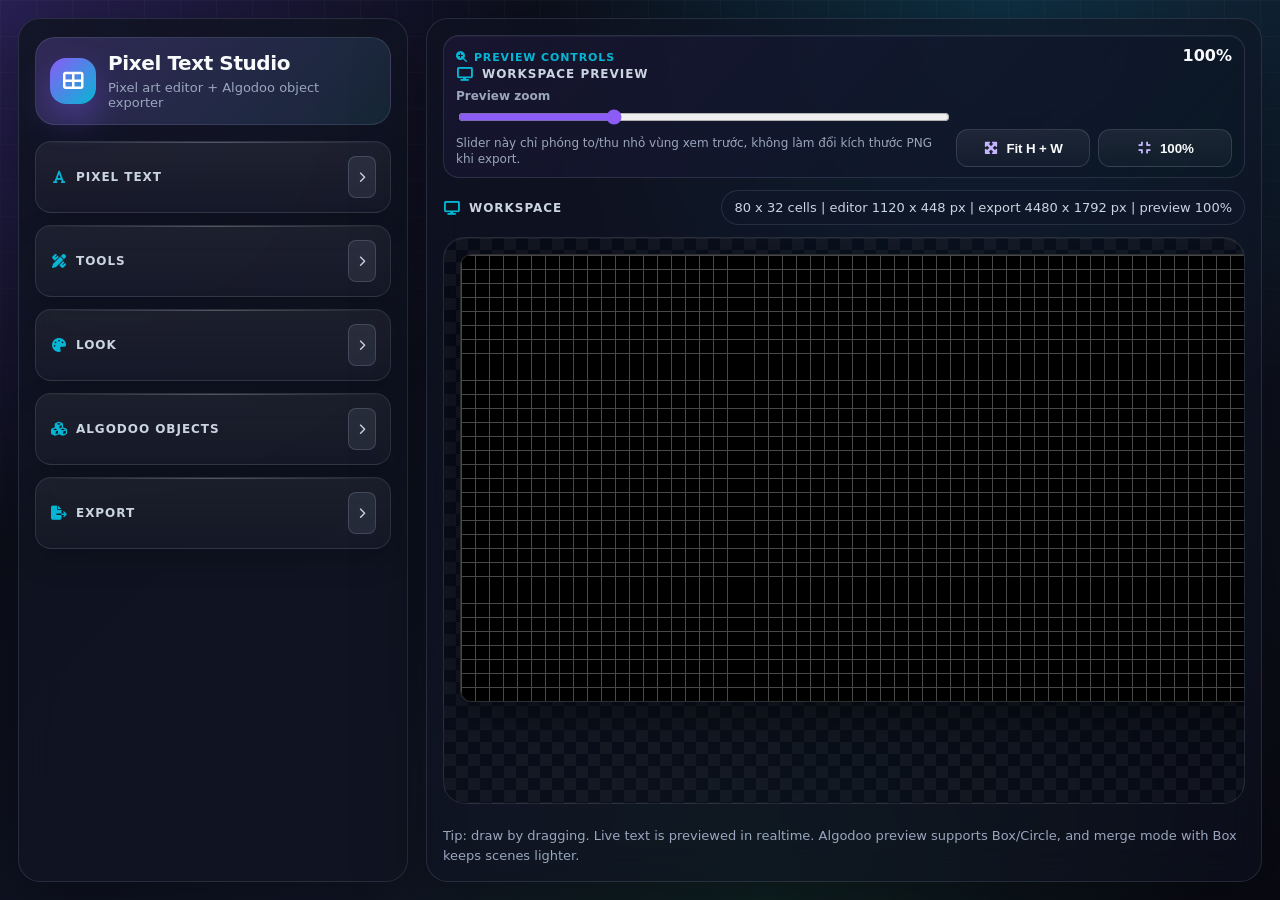
==== commit fbbb82a3: "refactor: improve workspace UI with collapsible panels, custom cursor, and updated layout/export too" ====
--- a/index.html
+++ b/index.html
@@ -176,6 +176,58 @@
       opacity: .65;
     }
 
+    .group.is-collapsible > h2 {
+      margin-bottom: 0;
+      display: flex;
+      justify-content: space-between;
+      cursor: pointer;
+      user-select: none;
+    }
+
+    .group-title {
+      display: inline-flex;
+      align-items: center;
+      gap: 8px;
+    }
+
+    .group-toggle {
+      width: 28px;
+      height: 28px;
+      display: inline-flex;
+      align-items: center;
+      justify-content: center;
+      color: #cbd5e1;
+      background: rgba(148, 163, 184, .12);
+      border: 1px solid rgba(148, 163, 184, .26);
+      border-radius: 8px;
+      cursor: pointer;
+      transition: background .16s ease, border-color .16s ease;
+    }
+
+    .group-toggle:hover {
+      background: rgba(148, 163, 184, .20);
+      border-color: rgba(148, 163, 184, .4);
+    }
+
+    .group-toggle i {
+      font-size: 11px;
+      color: inherit;
+      width: auto;
+      transition: transform .2s ease;
+    }
+
+    .group-content {
+      margin-top: 12px;
+    }
+
+    .group.collapsed .group-content {
+      display: none;
+    }
+
+    .group.collapsed .group-toggle i {
+      transform: rotate(-90deg);
+    }
+
     .row {
       display: grid;
       grid-template-columns: repeat(2, minmax(0, 1fr));
@@ -372,9 +424,9 @@
     .workspace-top h2 { margin: 0; }
 
     .workspace-preview {
-      padding: 16px;
+      padding: 10px 12px;
       border: 1px solid var(--border);
-      border-radius: 20px;
+      border-radius: 16px;
       background:
         linear-gradient(135deg, rgba(139, 92, 246, .10), rgba(6, 182, 212, .05)),
         rgba(10, 13, 24, .72);
@@ -385,24 +437,24 @@
       display: flex;
       align-items: flex-start;
       justify-content: space-between;
-      gap: 12px;
-      margin-bottom: 14px;
+      gap: 8px;
+      margin-bottom: 8px;
       flex-wrap: wrap;
     }
 
     .workspace-preview-head h2 {
-      margin: 4px 0 0;
+      margin: 2px 0 0;
       display: flex;
       align-items: center;
-      gap: 10px;
+      gap: 8px;
     }
 
     .workspace-kicker {
       display: inline-flex;
       align-items: center;
-      gap: 8px;
+      gap: 6px;
       color: var(--accent-2);
-      font-size: 12px;
+      font-size: 11px;
       font-weight: 800;
       text-transform: uppercase;
       letter-spacing: .08em;
@@ -411,7 +463,7 @@
     .workspace-preview-grid {
       display: grid;
       grid-template-columns: minmax(0, 1.6fr) minmax(240px, .9fr);
-      gap: 12px;
+      gap: 8px;
       align-items: end;
     }
 
@@ -421,16 +473,27 @@
     }
 
     .workspace-preview-slider label {
-      margin-bottom: 8px;
+      margin-bottom: 4px;
     }
 
     .workspace-preview-actions {
       display: grid;
       grid-template-columns: repeat(2, minmax(0, 1fr));
-      gap: 10px;
+      gap: 8px;
+    }
+
+    .workspace-preview-actions button {
+      min-height: 38px;
+    }
+
+    .workspace-preview .hint {
+      margin-top: 6px;
+      font-size: 12px;
+      line-height: 1.35;
     }
 
     .stage-wrap {
+      position: relative;
       flex: 1;
       min-height: 260px;
       padding: 16px;
@@ -446,6 +509,7 @@
       border-radius: 22px;
       overflow: auto;
       box-shadow: inset 0 1px 0 rgba(255,255,255,.06);
+      cursor: none;
     }
 
     canvas {
@@ -454,10 +518,40 @@
       background: #000;
       border: 1px solid rgba(226, 232, 240, .20);
       border-radius: 12px;
-      cursor: crosshair;
+      cursor: none;
       touch-action: none;
       max-width: none;
       box-shadow: 0 16px 45px rgba(0,0,0,.38);
+    }
+
+    .workspace-cursor {
+      position: fixed;
+      left: 0;
+      top: 0;
+      width: 30px;
+      height: 30px;
+      display: grid;
+      place-items: center;
+      color: #fff;
+      background: linear-gradient(135deg, rgba(139, 92, 246, .9), rgba(6, 182, 212, .85));
+      border: 1px solid rgba(226, 232, 240, .48);
+      border-radius: 10px;
+      box-shadow: 0 10px 24px rgba(0, 0, 0, .4);
+      transform: translate(-50%, -50%) scale(.88);
+      opacity: 0;
+      pointer-events: none;
+      z-index: 9999;
+      transition: opacity .1s ease, transform .1s ease;
+    }
+
+    .workspace-cursor.active {
+      opacity: 1;
+      transform: translate(-50%, -50%) scale(1);
+    }
+
+    .workspace-cursor i {
+      font-size: 13px;
+      color: inherit;
     }
 
     .hint {
@@ -650,25 +744,6 @@
       </div>
 
       <div class="group">
-        <h2><i class="fa-solid fa-border-all"></i><span>Canvas</span></h2>
-        <div class="row three">
-          <div>
-            <label for="cols">Columns</label>
-            <input id="cols" type="number" min="1" max="300" value="80" />
-          </div>
-          <div>
-            <label for="rows">Rows</label>
-            <input id="rows" type="number" min="1" max="200" value="32" />
-          </div>
-          <div>
-            <label for="cellSize">Cell px</label>
-            <input id="cellSize" type="number" min="2" max="60" value="14" />
-          </div>
-        </div>
-        <button id="applySize"><i class="fa-solid fa-up-right-and-down-left-from-center"></i><span>Apply size</span></button>
-      </div>
-
-      <div class="group">
         <h2><i class="fa-solid fa-pen-ruler"></i><span>Tools</span></h2>
         <div class="row two">
           <button data-tool="draw" class="tool active"><i class="fa-solid fa-pencil"></i><span>Draw</span></button>
@@ -684,6 +759,14 @@
             <input id="drawColor" type="color" value="#ff00ff" />
           </div>
         </div>
+        <div class="row two">
+          <button id="undo" disabled><i class="fa-solid fa-rotate-left"></i><span>Undo</span></button>
+          <button id="redo" disabled><i class="fa-solid fa-rotate-right"></i><span>Next / Redo</span></button>
+        </div>
+        <div class="row one">
+          <button id="clear"><i class="fa-solid fa-trash-can"></i><span>Clear</span></button>
+        </div>
+        <p class="hint">Phím tắt: Ctrl/⌘ + Z để undo, Ctrl/⌘ + Y hoặc Shift + Ctrl/⌘ + Z để redo.</p>
       </div>
 
       <div class="group">
@@ -1115,22 +1198,14 @@
             <textarea id="algodooExtraScript" rows="4" placeholder="Ví dụ: text := &quot;&quot;; controllerAcc := 11; velocityDamping := [0, 0, 0];"></textarea>
           </div>
         </div>
-
-        <button id="exportAlgodoo" class="primary"><i class="fa-solid fa-cube"></i><span>Export Algodoo .phn</span></button>
         <p class="hint">Xuất file .phn tạo từng pixel thành object riêng trong Algodoo. Chọn Box hoặc Circle, chỉnh Material/Script một lần và tool sẽ áp dụng cho toàn bộ pixel.</p>
       </div>
-
       <div class="group">
-        <h2><i class="fa-solid fa-bolt"></i><span>Actions</span></h2>
+        <h2><i class="fa-solid fa-file-export"></i><span>Export</span></h2>
         <div class="row two">
-          <button id="undo" disabled><i class="fa-solid fa-rotate-left"></i><span>Undo</span></button>
-          <button id="redo" disabled><i class="fa-solid fa-rotate-right"></i><span>Next / Redo</span></button>
+          <button id="exportPng" class="primary"><i class="fa-solid fa-file-arrow-down"></i><span>Export PNG</span></button>
+          <button id="exportAlgodoo" class="primary"><i class="fa-solid fa-cube"></i><span>Export Algodoo .phn</span></button>
         </div>
-        <div class="row two">
-          <button id="clear"><i class="fa-solid fa-trash-can"></i><span>Clear</span></button>
-          <button id="exportPng" class="primary"><i class="fa-solid fa-file-arrow-down"></i><span>Export PNG</span></button>
-        </div>
-        <p class="hint">Phím tắt: Ctrl/⌘ + Z để undo, Ctrl/⌘ + Y hoặc Shift + Ctrl/⌘ + Z để redo.</p>
       </div>
     </aside>
 
@@ -1150,7 +1225,7 @@
             <p class="hint">Slider này chỉ phóng to/thu nhỏ vùng xem trước, không làm đổi kích thước PNG khi export.</p>
           </div>
           <div class="workspace-preview-actions">
-            <button id="fitPreview"><i class="fa-solid fa-arrows-left-right-to-line"></i><span>Fit width</span></button>
+            <button id="fitPreview"><i class="fa-solid fa-maximize"></i><span>Fit H + W</span></button>
             <button id="resetPreview"><i class="fa-solid fa-compress"></i><span>100%</span></button>
           </div>
         </div>
@@ -1174,10 +1249,6 @@
     const ctx = canvas.getContext('2d');
 
     const els = {
-      cols: document.getElementById('cols'),
-      rows: document.getElementById('rows'),
-      cellSize: document.getElementById('cellSize'),
-      applySize: document.getElementById('applySize'),
       drawColor: document.getElementById('drawColor'),
       bgColor: document.getElementById('bgColor'),
       gridColor: document.getElementById('gridColor'),
@@ -1262,6 +1333,13 @@
       '#00d5ff', '#004cff', '#7a00ff', '#ff00ff'
     ];
 
+    const TOOL_CURSOR_ICONS = {
+      draw: 'fa-pencil',
+      erase: 'fa-eraser',
+      fill: 'fa-fill-drip',
+      picker: 'fa-eye-dropper'
+    };
+
     const ALGODOO_MATERIALS = {
       default: { name: '', density: 1.00, friction: 0.50, restitution: 0.00, attraction: 0.00, adhesion: 0.00 },
       glass:   { name: 'Glass', density: 2.50, friction: 0.10, restitution: 0.20, attraction: 0.00, adhesion: 0.00 },
@@ -1532,10 +1610,6 @@
       state.pixels = next;
       makeBlankTextLayer();
 
-      els.cols.value = state.cols;
-      els.rows.value = state.rows;
-      els.cellSize.value = state.cell;
-
       resizeCanvas();
       if (rebuildText) rebuildLiveTextLayer();
       else render();
@@ -1655,9 +1729,6 @@
       state.showGrid = snap.showGrid;
       state.color = snap.drawColor;
 
-      els.cols.value = state.cols;
-      els.rows.value = state.rows;
-      els.cellSize.value = state.cell;
       els.bgColor.value = state.bg;
       els.gridColor.value = state.grid;
       els.showGrid.checked = state.showGrid;
@@ -1730,8 +1801,16 @@
 
     function fitPreviewToWidth() {
       const availableWidth = Math.max(120, els.stageWrap.clientWidth - 36);
-      const percent = clamp(Math.floor((availableWidth / canvas.width) * 100), 10, 300);
-      setPreviewZoom(percent);
+      const availableHeight = Math.max(120, els.stageWrap.clientHeight - 36);
+      const fitByHeight = Math.floor((availableHeight / canvas.height) * 100);
+      const fitByWidth = Math.floor((availableWidth / canvas.width) * 100);
+
+      let percent = fitByHeight;
+      if (canvas.width * (percent / 100) > availableWidth) {
+        percent = fitByWidth;
+      }
+
+      setPreviewZoom(clamp(percent, 10, 300));
     }
 
     function resizeCanvas() {
@@ -1863,14 +1942,39 @@
       document.querySelectorAll('.tool').forEach(btn => {
         btn.classList.toggle('active', btn.dataset.tool === tool);
       });
-    }
-
-    function applySize() {
-      const nextCols = getNumberInput(els.cols, 80, 1, 300);
-      const nextRows = getNumberInput(els.rows, 32, 1, 200);
-      const nextCell = getNumberInput(els.cellSize, 14, 2, 60);
-      resizeGrid(nextCols, nextRows, nextCell, true, true);
-      pushHistory();
+      setWorkspaceCursorTool(tool);
+    }
+
+    function createWorkspaceCursor() {
+      const cursor = document.createElement('div');
+      cursor.className = 'workspace-cursor';
+      cursor.innerHTML = '<i class="fa-solid fa-pencil"></i>';
+      document.body.appendChild(cursor);
+      return cursor;
+    }
+
+    const workspaceCursor = createWorkspaceCursor();
+
+    function setWorkspaceCursorTool(tool) {
+      const icon = workspaceCursor.querySelector('i');
+      const iconClass = TOOL_CURSOR_ICONS[tool] || TOOL_CURSOR_ICONS.draw;
+      icon.className = 'fa-solid ' + iconClass;
+    }
+
+    function updateWorkspaceCursor(event) {
+      if (!event || event.pointerType !== 'mouse') return;
+      const x = event.clientX;
+      const y = event.clientY;
+      const rect = els.stageWrap.getBoundingClientRect();
+      const inside = x >= rect.left && x <= rect.right && y >= rect.top && y <= rect.bottom;
+
+      workspaceCursor.style.left = x + 'px';
+      workspaceCursor.style.top = y + 'px';
+      workspaceCursor.classList.toggle('active', inside);
+    }
+
+    function hideWorkspaceCursor() {
+      workspaceCursor.classList.remove('active');
     }
 
     function drawTextToLiveLayer(text, startX, startY, scale, color, rainbow, lineGapCells = 0, density = 1) {
@@ -1939,8 +2043,6 @@
       if (els.autoFitText.checked && (els.textValue.value || '').length) {
         const fit = getTextFitSize();
         if (fit) {
-          els.cols.value = fit.cols;
-          els.rows.value = fit.rows;
           if (fit.cols !== state.cols || fit.rows !== state.rows) {
             resizeGrid(fit.cols, fit.rows, state.cell, true, false);
           }
@@ -1953,8 +2055,6 @@
     function fitTextNow() {
       const fit = getTextFitSize();
       if (!fit) return;
-      els.cols.value = fit.cols;
-      els.rows.value = fit.rows;
       resizeGrid(fit.cols, fit.rows, state.cell, true, false);
       rebuildLiveTextLayer();
       pushHistory();
@@ -1973,7 +2073,6 @@
 
     function makeSample() {
       state.cell = 8;
-      els.cellSize.value = state.cell;
       els.drawColor.value = '#ff00ff';
       state.color = '#ff00ff';
       els.textScale.value = '2';
@@ -1987,7 +2086,7 @@
       els.rainbowText.checked = true;
       els.algodooObjectType.value = 'box';
       syncAlgodooObjectTypeUI();
-      els.textValue.value = '100 COUNTRIES\nRILEY MARBLES';
+      els.textValue.value = 'nduong18';
       makeBlankPixels();
       updateLiveTextRealtime(false);
       pushHistory();
@@ -2395,11 +2494,79 @@
       a.remove();
     }
 
+    function movePixelTextGroupToTop() {
+      const sidebar = document.querySelector('aside');
+      if (!sidebar) return;
+      const groups = Array.from(sidebar.querySelectorAll(':scope > .group'));
+      const pixelGroup = groups.find(group => {
+        const title = group.querySelector(':scope > h2 span');
+        return title && title.textContent.trim().toLowerCase() === 'pixel text';
+      });
+      const firstGroup = groups[0];
+      if (!pixelGroup || !firstGroup || pixelGroup === firstGroup) return;
+      sidebar.insertBefore(pixelGroup, firstGroup);
+    }
+
+    function setGroupCollapsed(group, collapsed) {
+      group.classList.toggle('collapsed', collapsed);
+      const toggle = group.querySelector(':scope > h2 .group-toggle');
+      if (toggle) toggle.setAttribute('aria-expanded', collapsed ? 'false' : 'true');
+    }
+
+    function initCollapsibleGroups() {
+      const groups = Array.from(document.querySelectorAll('.group'));
+      groups.forEach(group => {
+        const heading = group.querySelector(':scope > h2');
+        if (!heading) return;
+
+        group.classList.add('is-collapsible');
+
+        if (!heading.querySelector('.group-title')) {
+          const title = document.createElement('span');
+          title.className = 'group-title';
+          while (heading.firstChild) title.appendChild(heading.firstChild);
+          heading.appendChild(title);
+        }
+
+        if (!group.querySelector(':scope > .group-content')) {
+          const content = document.createElement('div');
+          content.className = 'group-content';
+          const nodes = Array.from(group.childNodes).filter(node => node !== heading);
+          nodes.forEach(node => content.appendChild(node));
+          group.appendChild(content);
+        }
+
+        let toggle = heading.querySelector('.group-toggle');
+        if (!toggle) {
+          toggle = document.createElement('button');
+          toggle.type = 'button';
+          toggle.className = 'group-toggle';
+          toggle.setAttribute('aria-label', 'Toggle section');
+          toggle.innerHTML = '<i class="fa-solid fa-chevron-down"></i>';
+          heading.appendChild(toggle);
+        }
+
+        toggle.addEventListener('click', event => {
+          event.stopPropagation();
+          setGroupCollapsed(group, !group.classList.contains('collapsed'));
+        });
+
+        heading.addEventListener('click', event => {
+          if (event.target.closest('.group-toggle')) return;
+          setGroupCollapsed(group, !group.classList.contains('collapsed'));
+        });
+
+        setGroupCollapsed(group, true);
+      });
+    }
+
+    movePixelTextGroupToTop();
+    initCollapsibleGroups();
+
     document.querySelectorAll('.tool').forEach(btn => {
       btn.addEventListener('click', () => setTool(btn.dataset.tool));
     });
 
-    els.applySize.addEventListener('click', applySize);
     els.drawColor.addEventListener('input', e => {
       state.color = e.target.value;
       rebuildLiveTextLayer();
@@ -2482,9 +2649,11 @@
     });
 
     syncAlgodooObjectTypeUI();
+    setWorkspaceCursorTool(state.tool);
     render();
 
     canvas.addEventListener('pointerdown', event => {
+      updateWorkspaceCursor(event);
       canvas.setPointerCapture(event.pointerId);
       state.isDown = true;
       const cell = cellFromEvent(event);
@@ -2493,6 +2662,7 @@
     });
 
     canvas.addEventListener('pointermove', event => {
+      updateWorkspaceCursor(event);
       if (!state.isDown) return;
       const cell = cellFromEvent(event);
       const key = cell.x + ',' + cell.y;
@@ -2507,6 +2677,10 @@
       state.lastCellKey = '';
     });
 
+    els.stageWrap.addEventListener('pointerenter', updateWorkspaceCursor);
+    els.stageWrap.addEventListener('pointermove', updateWorkspaceCursor);
+    els.stageWrap.addEventListener('pointerleave', hideWorkspaceCursor);
+
     document.addEventListener('keydown', event => {
       const key = event.key.toLowerCase();
       const isUndo = (event.ctrlKey || event.metaKey) && key === 'z' && !event.shiftKey;
@@ -2529,4 +2703,6 @@
     pushHistory();
   </script>
 </body>
-</html>+</html>
+
+
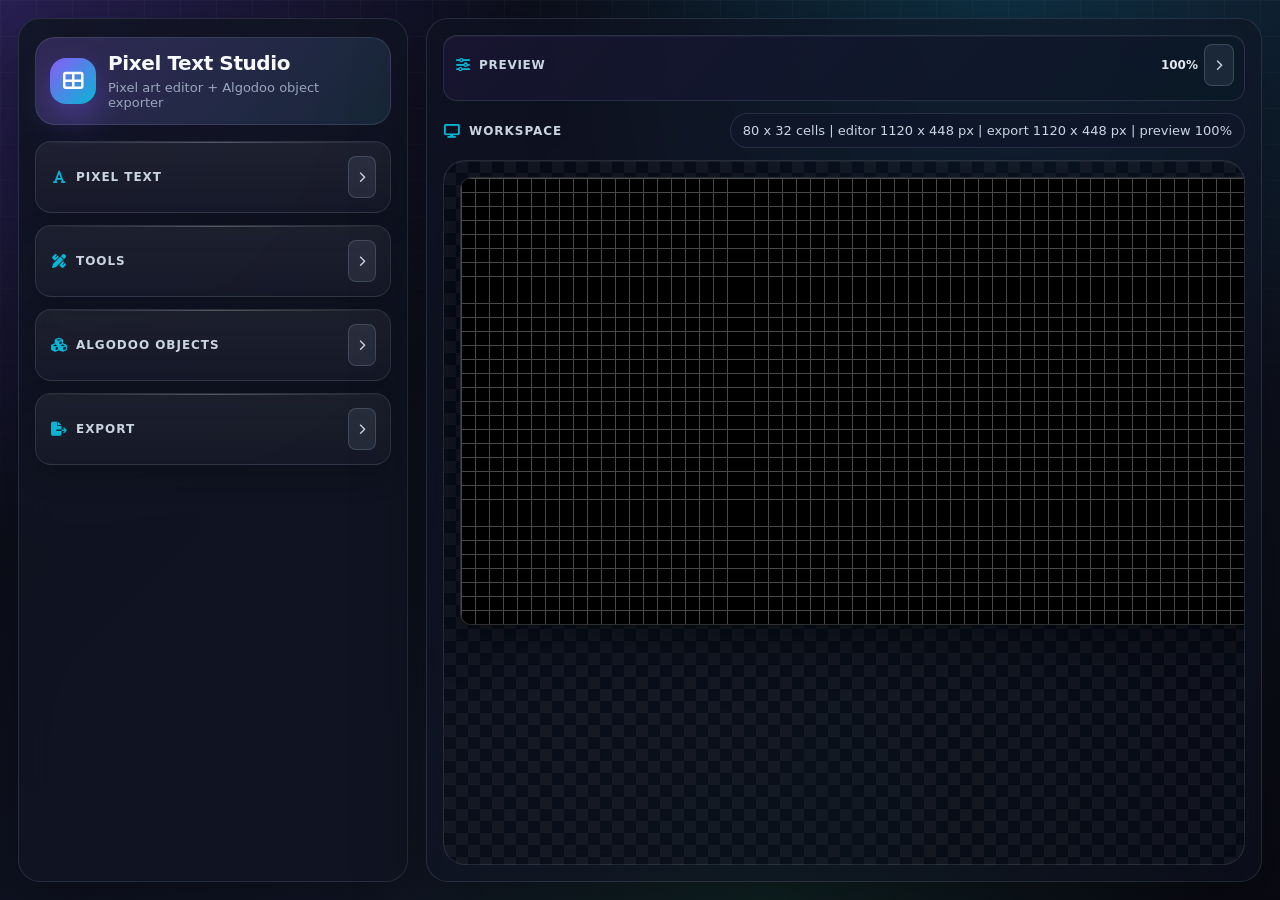
==== commit 2a4e33a3: "refactor: redesign workspace preview layout and translate UI labels to English" ====
--- a/index.html
+++ b/index.html
@@ -1,4 +1,4 @@
-<!doctype html>
+﻿<!doctype html>
 <html lang="en">
 <head>
   <meta charset="utf-8" />
@@ -424,9 +424,9 @@
     .workspace-top h2 { margin: 0; }
 
     .workspace-preview {
-      padding: 10px 12px;
+      padding: 8px 10px;
       border: 1px solid var(--border);
-      border-radius: 16px;
+      border-radius: 14px;
       background:
         linear-gradient(135deg, rgba(139, 92, 246, .10), rgba(6, 182, 212, .05)),
         rgba(10, 13, 24, .72);
@@ -435,61 +435,115 @@
 
     .workspace-preview-head {
       display: flex;
-      align-items: flex-start;
+      align-items: center;
       justify-content: space-between;
-      gap: 8px;
-      margin-bottom: 8px;
-      flex-wrap: wrap;
+      gap: 6px;
+      margin-bottom: 6px;
     }
 
     .workspace-preview-head h2 {
-      margin: 2px 0 0;
+      margin: 0;
       display: flex;
       align-items: center;
-      gap: 8px;
-    }
-
-    .workspace-kicker {
+      gap: 7px;
+      font-size: 12px;
+      letter-spacing: .06em;
+      text-transform: uppercase;
+    }
+
+    .workspace-preview-head-right {
       display: inline-flex;
       align-items: center;
       gap: 6px;
+    }
+
+    .workspace-preview-head-right strong {
+      font-size: 12px;
+      color: #e2e8f0;
+      min-width: 44px;
+      text-align: right;
+    }
+
+    .preview-toggle {
+      width: 30px;
+      height: 30px;
+    }
+
+    .workspace-preview-body {
+      display: grid;
+      gap: 6px;
+    }
+
+    .preview-line {
+      display: grid;
+      align-items: center;
+      gap: 8px;
+    }
+
+    .preview-line-top {
+      grid-template-columns: minmax(0, 1fr) minmax(180px, 280px);
+    }
+
+    .preview-line-bottom {
+      grid-template-columns: repeat(3, minmax(0, 1fr));
+      gap: 6px;
+    }
+
+    .preview-zoom-inline {
+      display: grid;
+      grid-template-columns: auto minmax(120px, 1fr);
+      gap: 8px;
+      align-items: center;
+      min-width: 0;
+    }
+
+    .preview-zoom-inline label {
+      margin: 0;
+      display: inline-flex;
+      align-items: center;
+      gap: 6px;
+      font-size: 11px;
+      white-space: nowrap;
+    }
+
+    .preview-zoom-inline input[type="range"] {
+      width: min(420px, 100%);
+    }
+
+    .workspace-preview-actions button {
+      min-height: 30px;
+    }
+
+    .workspace-look-item label {
+      margin-bottom: 2px;
+      font-size: 10px;
+      letter-spacing: .02em;
+    }
+
+    .workspace-look-item label i {
       color: var(--accent-2);
+      font-size: 10px;
+    }
+
+    .workspace-look-item input[type="color"] {
+      height: 24px;
+      min-height: 24px;
+      padding: 1px;
+      border-radius: 7px;
+    }
+
+    .workspace-grid-toggle {
+      margin: 12px 0 0;
       font-size: 11px;
-      font-weight: 800;
-      text-transform: uppercase;
-      letter-spacing: .08em;
-    }
-
-    .workspace-preview-grid {
-      display: grid;
-      grid-template-columns: minmax(0, 1.6fr) minmax(240px, .9fr);
-      gap: 8px;
-      align-items: end;
-    }
-
-    .workspace-preview-slider,
-    .workspace-preview-actions {
-      min-width: 0;
-    }
-
-    .workspace-preview-slider label {
-      margin-bottom: 4px;
-    }
-
-    .workspace-preview-actions {
-      display: grid;
-      grid-template-columns: repeat(2, minmax(0, 1fr));
-      gap: 8px;
-    }
-
-    .workspace-preview-actions button {
-      min-height: 38px;
-    }
-
-    .workspace-preview .hint {
-      margin-top: 6px;
-      font-size: 12px;
-      line-height: 1.35;
+      justify-content: flex-start;
+    }
+
+    .workspace-preview.collapsed .workspace-preview-body {
+      display: none;
+    }
+
+    .workspace-preview.collapsed .preview-toggle i {
+      transform: rotate(-90deg);
     }
 
     .stage-wrap {
@@ -528,6 +582,17 @@
       position: fixed;
       left: 0;
       top: 0;
+      opacity: 0;
+      pointer-events: none;
+      z-index: 9999;
+      transition: opacity .08s ease;
+    }
+
+    .workspace-cursor.active {
+      opacity: 1;
+    }
+
+    .workspace-cursor.icon-mode {
       width: 30px;
       height: 30px;
       display: grid;
@@ -537,21 +602,25 @@
       border: 1px solid rgba(226, 232, 240, .48);
       border-radius: 10px;
       box-shadow: 0 10px 24px rgba(0, 0, 0, .4);
-      transform: translate(-50%, -50%) scale(.88);
-      opacity: 0;
-      pointer-events: none;
-      z-index: 9999;
-      transition: opacity .1s ease, transform .1s ease;
-    }
-
-    .workspace-cursor.active {
-      opacity: 1;
-      transform: translate(-50%, -50%) scale(1);
-    }
-
-    .workspace-cursor i {
+      transform: translate(-50%, -50%);
+    }
+
+    .workspace-cursor.icon-mode i {
+      display: block;
       font-size: 13px;
       color: inherit;
+    }
+
+    .workspace-cursor.brush-mode {
+      border: 2px solid rgba(56, 189, 248, .95);
+      border-radius: 4px;
+      background: rgba(56, 189, 248, .15);
+      box-shadow: 0 0 0 1px rgba(2, 6, 23, .75), inset 0 0 0 1px rgba(2, 6, 23, .35);
+      transform: none;
+    }
+
+    .workspace-cursor.brush-mode i {
+      display: none;
     }
 
     .hint {
@@ -613,25 +682,17 @@
       gap: 8px;
     }
 
-    details.advanced-panel summary::before {
-      content: "-013";
-      font-family: "Font Awesome 6 Free";
-      font-weight: 900;
+    details.advanced-panel summary i:first-child {
       color: var(--accent-2);
     }
 
-    details.advanced-panel summary::after {
-      content: "-078";
-      font-family: "Font Awesome 6 Free";
-      font-weight: 900;
+    details.advanced-panel summary .advanced-caret {
       margin-left: auto;
       color: var(--muted);
       transition: transform .18s ease;
     }
 
-    details.advanced-panel[open] summary::after {
+    details.advanced-panel[open] summary .advanced-caret {
       transform: rotate(180deg);
     }
 
@@ -675,7 +736,7 @@
       .app { gap: 14px; padding: 14px; }
       aside, main { height: calc(100vh - 28px); }
       .row.three { grid-template-columns: repeat(2, minmax(0, 1fr)); }
-      .workspace-preview-grid { grid-template-columns: 1fr; }
+      .preview-line-top { grid-template-columns: 1fr; }
     }
 
     @media (max-width: 900px) {
@@ -709,7 +770,8 @@
       .mini-grid,
       .mini-grid.two,
       .mini-grid.four,
-      .workspace-preview-grid,
+      .preview-line-top,
+      .preview-line-bottom,
       .workspace-preview-actions {
         grid-template-columns: 1fr;
       }
@@ -759,6 +821,12 @@
             <input id="drawColor" type="color" value="#ff00ff" />
           </div>
         </div>
+        <div class="row one">
+          <div>
+            <label for="brushSize">Brush range (draw/erase)</label>
+            <select id="brushSize"></select>
+          </div>
+        </div>
         <div class="row two">
           <button id="undo" disabled><i class="fa-solid fa-rotate-left"></i><span>Undo</span></button>
           <button id="redo" disabled><i class="fa-solid fa-rotate-right"></i><span>Next / Redo</span></button>
@@ -766,45 +834,15 @@
         <div class="row one">
           <button id="clear"><i class="fa-solid fa-trash-can"></i><span>Clear</span></button>
         </div>
-        <p class="hint">Phím tắt: Ctrl/⌘ + Z để undo, Ctrl/⌘ + Y hoặc Shift + Ctrl/⌘ + Z để redo.</p>
+        <p class="hint">Shortcuts: Ctrl/Cmd + Z to undo, Ctrl/Cmd + Y or Shift + Ctrl/Cmd + Z to redo.</p>
       </div>
-
-      <div class="group">
-        <h2><i class="fa-solid fa-palette"></i><span>Look</span></h2>
-        <div class="row two">
-          <div>
-            <label for="bgColor">Editor background</label>
-            <input id="bgColor" type="color" value="#000000" />
-          </div>
-          <div>
-            <label for="gridColor">Grid color</label>
-            <input id="gridColor" type="color" value="#484848" />
-          </div>
-        </div>
-        <label class="checkbox-row">
-          <input id="showGrid" type="checkbox" checked />
-          Show grid in editor
-        </label>
-        <div class="row two">
-          <div>
-            <label for="exportGap">Export pixel gap</label>
-            <input id="exportGap" type="number" min="0" max="20" value="1" />
-          </div>
-          <div>
-            <label for="exportScale">Algodoo export scale</label>
-            <input id="exportScale" type="number" min="1" max="10" value="4" />
-          </div>
-        </div>
-        <p class="hint">PNG export stays transparent and grid-free. Algodoo export scale creates a larger PNG so pixels stay sharper after import.</p>
-      </div>
-
 
       <div class="group">
         <h2><i class="fa-solid fa-font"></i><span>Pixel text</span></h2>
         <div class="row one">
           <div>
             <label for="textValue">Text</label>
-            <textarea id="textValue" rows="3" placeholder="Nhập text muốn tạo pixel..."></textarea>
+            <textarea id="textValue" rows="3" placeholder="Enter text to generate pixel art..."></textarea>
           </div>
         </div>
         <div class="row three">
@@ -853,12 +891,10 @@
           <input id="rainbowText" type="checkbox" checked />
           Rainbow text stripes
         </label>
-        <div class="row three">
-          <button id="bakeText" class="primary"><i class="fa-solid fa-stamp"></i><span>Bake text</span></button>
-          <button id="fitText"><i class="fa-solid fa-text-width"></i><span>Fit text</span></button>
+        <div class="row one">
           <button id="sample"><i class="fa-solid fa-wand-magic-sparkles"></i><span>Sample</span></button>
         </div>
-        <p class="hint">Text sẽ hiển thị realtime khi bạn gõ. <strong>Pixel detail %</strong> giúp cùng một text hiển thị với ít pixel hơn hoặc nhiều pixel hơn. Nếu muốn chỉnh tay từng pixel của chữ, hãy bấm <strong>Bake text</strong> để nhập chữ vào layer vẽ.</p>
+        <p class="hint">Text updates in real time while you type. <strong>Pixel detail %</strong> controls how coarse or detailed the same text appears.</p>
       </div>
 
       <div class="group">
@@ -940,13 +976,6 @@
             <input id="algodooAdhesion" type="number" step="0.01" value="0.00" />
           </div>
         </div>
-        <div class="row one">
-          <div>
-            <label for="algodooMaterialName">Material name</label>
-            <input id="algodooMaterialName" data-algodoo-field type="text" value="" placeholder="Default, Glass, Gold, Helium, Ice, Rubber, Steel, Stone, Wood..." />
-          </div>
-        </div>
-
         <h2 style="margin-top: 12px;"><i class="fa-solid fa-code"></i><span>Script menu</span></h2>
         <div class="row three">
           <div>
@@ -1010,9 +1039,9 @@
         </label>
 
         <details class="advanced-panel">
-          <summary>Advanced script menu applied to every pixel</summary>
+          <summary><i class="fa-solid fa-sliders"></i><span>Advanced</span><i class="fa-solid fa-chevron-down advanced-caret"></i></summary>
           <div class="advanced-body">
-            <p class="hint">Các giá trị bên dưới sẽ được ghi vào mọi object pixel khi export .phn. Để trống một ô nếu không muốn ghi property đó. <code>entityID</code> và <code>geomID</code> do Algodoo tự tạo nên không export.</p>
+            <p class="hint">Values below are applied to every exported pixel object in the .phn file. Leave a field empty to skip that property. <code>entityID</code> and <code>geomID</code> are auto-generated by Algodoo and are not exported.</p>
 
             <div class="section-label">Physics</div>
             <div class="mini-grid three">
@@ -1044,7 +1073,7 @@
             <div class="mini-grid three">
               <div>
                 <label for="algodooBody">body</label>
-                <input id="algodooBody" data-algodoo-field type="text" value="" placeholder="0 nếu glued vào background" />
+                <input id="algodooBody" data-algodoo-field type="text" value="" placeholder="Use 0 if glued to background" />
               </div>
               <div>
                 <label for="algodooMaterialVelocity">materialVelocity</label>
@@ -1060,7 +1089,7 @@
               </div>
               <div>
                 <label for="algodooTimeToLive">timeToLive</label>
-                <input id="algodooTimeToLive" data-algodoo-field type="text" value="" placeholder="+inf / để trống" />
+                <input id="algodooTimeToLive" data-algodoo-field type="text" value="" placeholder="+inf / leave empty" />
               </div>
               <label class="checkbox-row">
                 <input id="algodooHeteroCollide" data-algodoo-field type="checkbox" />
@@ -1118,7 +1147,7 @@
             <div class="mini-grid two">
               <div>
                 <label for="algodooTexture">texture</label>
-                <input id="algodooTexture" data-algodoo-field type="text" value="" placeholder="Tên texture nếu có" />
+                <input id="algodooTexture" data-algodoo-field type="text" value="" placeholder="Texture name if available" />
               </div>
               <div>
                 <label for="algodooResources">resources</label>
@@ -1195,10 +1224,10 @@
         <div class="row one">
           <div>
             <label for="algodooExtraScript">Extra script properties applied to every object</label>
-            <textarea id="algodooExtraScript" rows="4" placeholder="Ví dụ: text := &quot;&quot;; controllerAcc := 11; velocityDamping := [0, 0, 0];"></textarea>
+            <textarea id="algodooExtraScript" rows="4" placeholder="Example: text := &quot;&quot;; controllerAcc := 11; velocityDamping := [0, 0, 0];"></textarea>
           </div>
         </div>
-        <p class="hint">Xuất file .phn tạo từng pixel thành object riêng trong Algodoo. Chọn Box hoặc Circle, chỉnh Material/Script một lần và tool sẽ áp dụng cho toàn bộ pixel.</p>
+        <p class="hint">Exporting .phn creates one object per pixel in Algodoo. Choose Box or Circle, configure Material/Script once, and apply it to all pixels.</p>
       </div>
       <div class="group">
         <h2><i class="fa-solid fa-file-export"></i><span>Export</span></h2>
@@ -1212,21 +1241,37 @@
     <main>
       <section class="workspace-preview">
         <div class="workspace-preview-head">
-          <div>
-            <div class="workspace-kicker"><i class="fa-solid fa-magnifying-glass-plus"></i><span>Preview controls</span></div>
-            <h2><i class="fa-solid fa-display"></i><span>Workspace preview</span></h2>
-          </div>
-          <strong id="previewZoomValue">100%</strong>
+          <h2><i class="fa-solid fa-sliders"></i><span>Preview</span></h2>
+          <div class="workspace-preview-head-right">
+            <strong id="previewZoomValue">100%</strong>
+            <button id="previewToggle" type="button" class="group-toggle preview-toggle" aria-label="Toggle preview" aria-expanded="true">
+              <i class="fa-solid fa-chevron-down"></i>
+            </button>
+          </div>
         </div>
-        <div class="workspace-preview-grid">
-          <div class="workspace-preview-slider">
-            <label for="previewZoom">Preview zoom</label>
-            <input id="previewZoom" type="range" min="10" max="300" step="5" value="100" />
-            <p class="hint">Slider này chỉ phóng to/thu nhỏ vùng xem trước, không làm đổi kích thước PNG khi export.</p>
-          </div>
-          <div class="workspace-preview-actions">
-            <button id="fitPreview"><i class="fa-solid fa-maximize"></i><span>Fit H + W</span></button>
-            <button id="resetPreview"><i class="fa-solid fa-compress"></i><span>100%</span></button>
+        <div id="previewBody" class="workspace-preview-body">
+          <div class="preview-line preview-line-top">
+            <div class="preview-zoom-inline">
+              <label for="previewZoom"><i class="fa-solid fa-magnifying-glass"></i><span>Zoom</span></label>
+              <input id="previewZoom" type="range" min="10" max="300" step="5" value="100" />
+            </div>
+            <div class="workspace-preview-actions">
+              <button id="fitPreview"><i class="fa-solid fa-expand"></i><span>Fit</span></button>
+            </div>
+          </div>
+          <div class="preview-line preview-line-bottom">
+            <div class="workspace-look-item">
+              <label for="bgColor"><i class="fa-solid fa-fill-drip"></i><span> BG</span></label>
+              <input id="bgColor" type="color" value="#000000" />
+            </div>
+            <div class="workspace-look-item">
+              <label for="gridColor"><i class="fa-solid fa-border-all"></i><span> Grid</span></label>
+              <input id="gridColor" type="color" value="#484848" />
+            </div>
+            <label class="checkbox-row workspace-grid-toggle">
+              <input id="showGrid" type="checkbox" checked />
+              Grid
+            </label>
           </div>
         </div>
       </section>
@@ -1240,7 +1285,6 @@
       <div class="stage-wrap">
         <canvas id="pixelCanvas"></canvas>
       </div>
-      <p class="hint">Tip: draw by dragging. Live text is previewed in realtime. Algodoo preview supports Box/Circle, and merge mode with Box keeps scenes lighter.</p>
     </main>
   </div>
 
@@ -1250,15 +1294,15 @@
 
     const els = {
       drawColor: document.getElementById('drawColor'),
+      brushSize: document.getElementById('brushSize'),
       bgColor: document.getElementById('bgColor'),
       gridColor: document.getElementById('gridColor'),
       showGrid: document.getElementById('showGrid'),
-      exportGap: document.getElementById('exportGap'),
-      exportScale: document.getElementById('exportScale'),
       previewZoom: document.getElementById('previewZoom'),
       previewZoomValue: document.getElementById('previewZoomValue'),
+      previewToggle: document.getElementById('previewToggle'),
+      previewBody: document.getElementById('previewBody'),
       fitPreview: document.getElementById('fitPreview'),
-      resetPreview: document.getElementById('resetPreview'),
       textValue: document.getElementById('textValue'),
       textX: document.getElementById('textX'),
       textY: document.getElementById('textY'),
@@ -1269,8 +1313,6 @@
       textPadding: document.getElementById('textPadding'),
       lineGap: document.getElementById('lineGap'),
       rainbowText: document.getElementById('rainbowText'),
-      bakeText: document.getElementById('bakeText'),
-      fitText: document.getElementById('fitText'),
       sample: document.getElementById('sample'),
       undo: document.getElementById('undo'),
       redo: document.getElementById('redo'),
@@ -1289,7 +1331,6 @@
       algodooRestitution: document.getElementById('algodooRestitution'),
       algodooAttraction: document.getElementById('algodooAttraction'),
       algodooAdhesion: document.getElementById('algodooAdhesion'),
-      algodooMaterialName: document.getElementById('algodooMaterialName'),
       algodooLayer: document.getElementById('algodooLayer'),
       algodooZDepth: document.getElementById('algodooZDepth'),
       algodooEdgeBlur: document.getElementById('algodooEdgeBlur'),
@@ -1319,13 +1360,15 @@
       bg: '#000000',
       grid: '#484848',
       showGrid: true,
+      brushSize: 1,
       viewZoom: 1,
       history: [],
       historyIndex: -1,
       historyLimit: 80,
       isDown: false,
       lastCellKey: '',
-      textHistoryTimer: null
+      textHistoryTimer: null,
+      lastMousePoint: null
     };
 
     const RAINBOW = [
@@ -1339,6 +1382,9 @@
       fill: 'fa-fill-drip',
       picker: 'fa-eye-dropper'
     };
+
+    const BRUSH_MIN = 1;
+    const BRUSH_MAX = 12;
 
     const ALGODOO_MATERIALS = {
       default: { name: '', density: 1.00, friction: 0.50, restitution: 0.00, attraction: 0.00, adhesion: 0.00 },
@@ -1467,6 +1513,42 @@
       return Number.isFinite(parsed) ? parsed : fallback;
     }
 
+    function initBrushSizeOptions() {
+      if (!els.brushSize) return;
+      const options = [];
+      for (let size = BRUSH_MIN; size <= BRUSH_MAX; size++) {
+        const selected = size === state.brushSize ? ' selected' : '';
+        options.push('<option value="' + size + '"' + selected + '>' + size + 'x' + size + '</option>');
+      }
+      els.brushSize.innerHTML = options.join('');
+      els.brushSize.value = String(state.brushSize);
+    }
+
+    function getBrushSize() {
+      if (!els.brushSize) return BRUSH_MIN;
+      const size = getNumberInput(els.brushSize, state.brushSize, BRUSH_MIN, BRUSH_MAX);
+      state.brushSize = size;
+      return size;
+    }
+
+    function getBrushOrigin(x, y, size) {
+      const offset = Math.floor(size / 2);
+      return { x: x - offset, y: y - offset };
+    }
+
+    function applyBrush(x, y, color) {
+      const size = getBrushSize();
+      const origin = getBrushOrigin(x, y, size);
+      for (let by = 0; by < size; by++) {
+        for (let bx = 0; bx < size; bx++) {
+          const px = origin.x + bx;
+          const py = origin.y + by;
+          if (!inBounds(px, py)) continue;
+          setPixel(px, py, color);
+        }
+      }
+    }
+
     function splitTextLines(text) {
       return (text || '').replace(/\r\n/g, '\n').replace(/\r/g, '\n').split('\n');
     }
@@ -1624,8 +1706,6 @@
         bg: state.bg,
         grid: state.grid,
         showGrid: state.showGrid,
-        exportGap: els.exportGap.value,
-        exportScale: els.exportScale.value,
         algodooPixelSize: els.algodooPixelSize.value,
         algodooGap: els.algodooGap.value,
         algodooOriginX: els.algodooOriginX.value,
@@ -1633,7 +1713,6 @@
         algodooObjectType: els.algodooObjectType.value,
         algodooMode: els.algodooMode.value,
         algodooMaterial: els.algodooMaterial.value,
-        algodooMaterialName: els.algodooMaterialName.value,
         algodooAdvanced: getAlgodooAdvancedState(),
         algodooFixed: els.algodooFixed.checked,
         algodooCollide: els.algodooCollide.checked,
@@ -1660,8 +1739,6 @@
         a.bg === b.bg &&
         a.grid === b.grid &&
         a.showGrid === b.showGrid &&
-        a.exportGap === b.exportGap &&
-        a.exportScale === b.exportScale &&
         a.algodooPixelSize === b.algodooPixelSize &&
         a.algodooGap === b.algodooGap &&
         a.algodooOriginX === b.algodooOriginX &&
@@ -1669,7 +1746,6 @@
         a.algodooObjectType === b.algodooObjectType &&
         a.algodooMode === b.algodooMode &&
         a.algodooMaterial === b.algodooMaterial &&
-        a.algodooMaterialName === b.algodooMaterialName &&
         JSON.stringify(a.algodooAdvanced || {}) === JSON.stringify(b.algodooAdvanced || {}) &&
         a.algodooFixed === b.algodooFixed &&
         a.algodooCollide === b.algodooCollide &&
@@ -1732,8 +1808,6 @@
       els.bgColor.value = state.bg;
       els.gridColor.value = state.grid;
       els.showGrid.checked = state.showGrid;
-      els.exportGap.value = snap.exportGap || '1';
-      els.exportScale.value = snap.exportScale || '4';
       els.algodooPixelSize.value = snap.algodooPixelSize || '0.08';
       els.algodooGap.value = snap.algodooGap || '0.01';
       els.algodooOriginX.value = snap.algodooOriginX || '0';
@@ -1741,7 +1815,6 @@
       els.algodooObjectType.value = snap.algodooObjectType || 'box';
       els.algodooMode.value = snap.algodooMode || 'pixel';
       els.algodooMaterial.value = snap.algodooMaterial || 'default';
-      els.algodooMaterialName.value = snap.algodooMaterialName || '';
       restoreAlgodooAdvancedState(snap.algodooAdvanced || {});
       syncAlgodooObjectTypeUI();
       els.algodooFixed.checked = snap.algodooFixed ?? true;
@@ -1787,10 +1860,10 @@
       canvas.style.height = Math.max(1, Math.round(canvas.height * state.viewZoom)) + 'px';
       els.previewZoom.value = percent;
       els.previewZoomValue.textContent = percent + '%';
-      const exportScale = els.exportScale ? getNumberInput(els.exportScale, 4, 1, 10) : 1;
-      const exportW = canvas.width * exportScale;
-      const exportH = canvas.height * exportScale;
+      const exportW = canvas.width;
+      const exportH = canvas.height;
       els.stats.textContent = state.cols + ' x ' + state.rows + ' cells | editor ' + canvas.width + ' x ' + canvas.height + ' px | export ' + exportW + ' x ' + exportH + ' px | preview ' + percent + '%';
+      refreshWorkspaceCursor();
     }
 
     function setPreviewZoom(percent) {
@@ -1811,6 +1884,13 @@
       }
 
       setPreviewZoom(clamp(percent, 10, 300));
+    }
+
+    function setPreviewCollapsed(collapsed) {
+      const section = document.querySelector('.workspace-preview');
+      if (!section || !els.previewToggle) return;
+      section.classList.toggle('collapsed', collapsed);
+      els.previewToggle.setAttribute('aria-expanded', collapsed ? 'false' : 'true');
     }
 
     function resizeCanvas() {
@@ -1911,16 +1991,27 @@
       }
     }
 
+    function commitLiveTextToPixels(clearTextInput = true) {
+      if (!state.liveTextPixels.some(Boolean)) return false;
+      for (let i = 0; i < state.liveTextPixels.length; i++) {
+        if (state.liveTextPixels[i]) state.pixels[i] = state.liveTextPixels[i];
+      }
+      makeBlankTextLayer();
+      if (clearTextInput) els.textValue.value = '';
+      return true;
+    }
+
     function paintAt(x, y, firstClick = false) {
       if (!inBounds(x, y)) return;
 
       if (state.tool === 'draw') {
-        setPixel(x, y, state.color);
+        applyBrush(x, y, state.color);
         render();
       }
 
       if (state.tool === 'erase') {
-        setPixel(x, y, null);
+        if (firstClick) commitLiveTextToPixels(true);
+        applyBrush(x, y, null);
         render();
       }
 
@@ -1947,7 +2038,7 @@
 
     function createWorkspaceCursor() {
       const cursor = document.createElement('div');
-      cursor.className = 'workspace-cursor';
+      cursor.className = 'workspace-cursor icon-mode';
       cursor.innerHTML = '<i class="fa-solid fa-pencil"></i>';
       document.body.appendChild(cursor);
       return cursor;
@@ -1959,18 +2050,68 @@
       const icon = workspaceCursor.querySelector('i');
       const iconClass = TOOL_CURSOR_ICONS[tool] || TOOL_CURSOR_ICONS.draw;
       icon.className = 'fa-solid ' + iconClass;
+      const isBrushTool = tool === 'draw' || tool === 'erase';
+      workspaceCursor.classList.toggle('brush-mode', isBrushTool);
+      workspaceCursor.classList.toggle('icon-mode', !isBrushTool);
+      refreshWorkspaceCursor();
+    }
+
+    function getBrushCursorRect(cellX, cellY) {
+      const size = getBrushSize();
+      const origin = getBrushOrigin(cellX, cellY, size);
+      const startX = Math.max(0, origin.x);
+      const startY = Math.max(0, origin.y);
+      const endX = Math.min(state.cols - 1, origin.x + size - 1);
+      const endY = Math.min(state.rows - 1, origin.y + size - 1);
+      if (startX > endX || startY > endY) return null;
+
+      const zoomedCell = state.cell * state.viewZoom;
+      const rect = canvas.getBoundingClientRect();
+      return {
+        left: rect.left + startX * zoomedCell,
+        top: rect.top + startY * zoomedCell,
+        width: (endX - startX + 1) * zoomedCell,
+        height: (endY - startY + 1) * zoomedCell
+      };
+    }
+
+    function refreshWorkspaceCursor() {
+      if (!state.lastMousePoint) return;
+      updateWorkspaceCursor(state.lastMousePoint);
     }
 
     function updateWorkspaceCursor(event) {
       if (!event || event.pointerType !== 'mouse') return;
       const x = event.clientX;
       const y = event.clientY;
+      state.lastMousePoint = { clientX: x, clientY: y, pointerType: 'mouse' };
       const rect = els.stageWrap.getBoundingClientRect();
       const inside = x >= rect.left && x <= rect.right && y >= rect.top && y <= rect.bottom;
-
-      workspaceCursor.style.left = x + 'px';
-      workspaceCursor.style.top = y + 'px';
-      workspaceCursor.classList.toggle('active', inside);
+      if (!inside) {
+        hideWorkspaceCursor();
+        return;
+      }
+
+      if (state.tool === 'draw' || state.tool === 'erase') {
+        const cell = cellFromEvent(event);
+        const brushRect = getBrushCursorRect(cell.x, cell.y);
+        if (!brushRect) {
+          hideWorkspaceCursor();
+          return;
+        }
+
+        workspaceCursor.style.left = brushRect.left + 'px';
+        workspaceCursor.style.top = brushRect.top + 'px';
+        workspaceCursor.style.width = brushRect.width + 'px';
+        workspaceCursor.style.height = brushRect.height + 'px';
+      } else {
+        workspaceCursor.style.left = x + 'px';
+        workspaceCursor.style.top = y + 'px';
+        workspaceCursor.style.width = '30px';
+        workspaceCursor.style.height = '30px';
+      }
+
+      workspaceCursor.classList.add('active');
     }
 
     function hideWorkspaceCursor() {
@@ -2052,28 +2193,11 @@
       if (recordHistory) scheduleTextHistory();
     }
 
-    function fitTextNow() {
-      const fit = getTextFitSize();
-      if (!fit) return;
-      resizeGrid(fit.cols, fit.rows, state.cell, true, false);
-      rebuildLiveTextLayer();
-      pushHistory();
-    }
-
-    function bakeTextToPixels() {
-      if (!state.liveTextPixels.some(Boolean)) return;
-      for (let i = 0; i < state.liveTextPixels.length; i++) {
-        if (state.liveTextPixels[i]) state.pixels[i] = state.liveTextPixels[i];
-      }
-      els.textValue.value = '';
-      makeBlankTextLayer();
-      render();
-      pushHistory();
-    }
-
     function makeSample() {
       state.cell = 8;
       els.drawColor.value = '#ff00ff';
+      state.brushSize = 1;
+      if (els.brushSize) els.brushSize.value = '1';
       state.color = '#ff00ff';
       els.textScale.value = '2';
       els.pixelDensity.value = '100';
@@ -2169,10 +2293,6 @@
       return '"' + String(value || '').replace(/\\/g, '\\\\').replace(/"/g, '\\"') + '"';
     }
 
-    function getAlgodooMaterialName() {
-      return (els.algodooMaterialName && els.algodooMaterialName.value.trim()) || '';
-    }
-
     function getExtraAlgodooScriptLines() {
       return (els.algodooExtraScript.value || '')
         .split('\n')
@@ -2244,7 +2364,6 @@
     function pushCommonAlgodooProperties(lines, run, i, collideSet, fixed, objectType) {
       const baseZ = getAlgodooFloat(els.algodooZDepth, 5, -999999, 999999);
       const zDepth = baseZ + (i % 1000) * 0.000001;
-      const materialName = getAlgodooMaterialName();
       const bodyValue = getAdvancedValue('algodooBody', '').trim();
 
       lines.push('    color := ' + hexToAlgodooColor(run.color) + ';');
@@ -2259,8 +2378,6 @@
       lines.push('    adhesion := ' + fmtAlgodooNumber(getAlgodooFloat(els.algodooAdhesion, 0, -100000, 100000)) + ';');
       lines.push('    layer := ' + getAlgodooInt(els.algodooLayer, 0, -100000, 100000) + ';');
 
-      if (materialName) lines.push('    materialName := ' + quoteAlgodooString(materialName) + ';');
-
       lines.push('    airFrictionMult := ' + fmtAlgodooNumber(advancedNumber('algodooAirFrictionMult', 1, -100000, 100000)) + ';');
       lines.push('    angle := ' + fmtAlgodooNumber(advancedNumber('algodooAngle', 0, -100000, 100000)) + ';');
       lines.push('    angvel := ' + fmtAlgodooNumber(advancedNumber('algodooAngvel', 0, -100000, 100000)) + ';');
@@ -2335,7 +2452,6 @@
       els.algodooRestitution.value = Number(preset.restitution).toFixed(2);
       els.algodooAttraction.value = Number(preset.attraction).toFixed(2);
       els.algodooAdhesion.value = Number(preset.adhesion).toFixed(2);
-      els.algodooMaterialName.value = preset.name || '';
     }
 
     function markAlgodooMaterialCustom() {
@@ -2364,14 +2480,14 @@
 
       const runs = collectVisibleRuns(mode);
       if (!runs.length) {
-        alert('Không có pixel nào để export sang Algodoo.');
+        alert('There are no pixels to export to Algodoo.');
         return null;
       }
 
       if (mode === 'pixel' && runs.length > 8000) {
         const ok = confirm(
-          'Bạn đang export ' + runs.length + ' object riêng lẻ. ' +
-          'Algodoo có thể rất lag hoặc load lâu. Bạn vẫn muốn export?'
+          'You are exporting ' + runs.length + ' separate objects. ' +
+          'Algodoo may lag or load slowly. Do you still want to export?'
         );
         if (!ok) return null;
       }
@@ -2445,14 +2561,7 @@
       a.remove();
     }
 
-    function renderExportPng(targetCtx, exportScale, exportGap) {
-      const safeScale = clamp(parseInt(exportScale, 10) || 1, 1, 10);
-      const exportCell = state.cell * safeScale;
-      const safeGap = clamp(Math.round((parseInt(exportGap, 10) || 0) * safeScale), 0, Math.max(0, exportCell - 1));
-      const insetA = Math.floor(safeGap / 2);
-      const insetB = Math.ceil(safeGap / 2);
-      const drawSize = Math.max(1, exportCell - insetA - insetB);
-
+    function renderExportPng(targetCtx) {
       targetCtx.clearRect(0, 0, targetCtx.canvas.width, targetCtx.canvas.height);
 
       const drawLayer = layer => {
@@ -2461,7 +2570,7 @@
             const color = layer[indexOf(x, y)];
             if (!color) continue;
             targetCtx.fillStyle = color;
-            targetCtx.fillRect(x * exportCell + insetA, y * exportCell + insetA, drawSize, drawSize);
+            targetCtx.fillRect(x * state.cell, y * state.cell, state.cell, state.cell);
           }
         }
       };
@@ -2471,24 +2580,22 @@
     }
 
     function exportPng() {
-      const exportScale = getNumberInput(els.exportScale, 4, 1, 10);
-      const exportGap = getNumberInput(els.exportGap, 1, 0, 20);
       const output = document.createElement('canvas');
-      output.width = state.cols * state.cell * exportScale;
-      output.height = state.rows * state.cell * exportScale;
+      output.width = state.cols * state.cell;
+      output.height = state.rows * state.cell;
 
       const maxCanvasSide = 16384;
       if (output.width > maxCanvasSide || output.height > maxCanvasSide) {
-        alert('Export is too large for the browser. Reduce Algodoo export scale, Cell px, Columns, or Rows.');
+        alert('Export is too large for the browser. Reduce Cell px, Columns, or Rows.');
         return;
       }
 
       const outputCtx = output.getContext('2d');
-      renderExportPng(outputCtx, exportScale, exportGap);
+      renderExportPng(outputCtx);
 
       const a = document.createElement('a');
       a.href = output.toDataURL('image/png');
-      a.download = 'pixel-art-algodoo-x' + exportScale + '.png';
+      a.download = 'pixel-art-algodoo.png';
       document.body.appendChild(a);
       a.click();
       a.remove();
@@ -2572,17 +2679,25 @@
       rebuildLiveTextLayer();
       scheduleTextHistory();
     });
+    if (els.brushSize) {
+      els.brushSize.addEventListener('change', () => {
+        getBrushSize();
+        refreshWorkspaceCursor();
+      });
+    }
     els.bgColor.addEventListener('input', e => { state.bg = e.target.value; render(); });
     els.bgColor.addEventListener('change', pushHistory);
     els.gridColor.addEventListener('input', e => { state.grid = e.target.value; render(); });
     els.gridColor.addEventListener('change', pushHistory);
     els.showGrid.addEventListener('change', e => { state.showGrid = e.target.checked; render(); pushHistory(); });
-    els.exportScale.addEventListener('input', () => { applyPreviewZoom(); });
-    els.exportScale.addEventListener('change', pushHistory);
-    els.exportGap.addEventListener('change', pushHistory);
     els.previewZoom.addEventListener('input', e => setPreviewZoom(e.target.value));
     els.fitPreview.addEventListener('click', fitPreviewToWidth);
-    els.resetPreview.addEventListener('click', () => setPreviewZoom(100));
+    if (els.previewToggle) {
+      els.previewToggle.addEventListener('click', () => {
+        const section = document.querySelector('.workspace-preview');
+        setPreviewCollapsed(!(section && section.classList.contains('collapsed')));
+      });
+    }
 
     [
       els.textValue,
@@ -2597,8 +2712,6 @@
 
     els.autoFitText.addEventListener('change', () => { updateLiveTextRealtime(true); });
     els.rainbowText.addEventListener('change', () => { rebuildLiveTextLayer(); pushHistory(); });
-    els.bakeText.addEventListener('click', bakeTextToPixels);
-    els.fitText.addEventListener('click', fitTextNow);
     els.sample.addEventListener('click', makeSample);
     els.undo.addEventListener('click', undo);
     els.redo.addEventListener('click', redo);
@@ -2613,8 +2726,7 @@
       els.algodooFriction,
       els.algodooRestitution,
       els.algodooAttraction,
-      els.algodooAdhesion,
-      els.algodooMaterialName
+      els.algodooAdhesion
     ].forEach(el => el.addEventListener('input', markAlgodooMaterialCustom));
 
     [
@@ -2648,8 +2760,10 @@
       el.addEventListener('change', pushHistory);
     });
 
+    initBrushSizeOptions();
     syncAlgodooObjectTypeUI();
     setWorkspaceCursorTool(state.tool);
+    setPreviewCollapsed(true);
     render();
 
     canvas.addEventListener('pointerdown', event => {
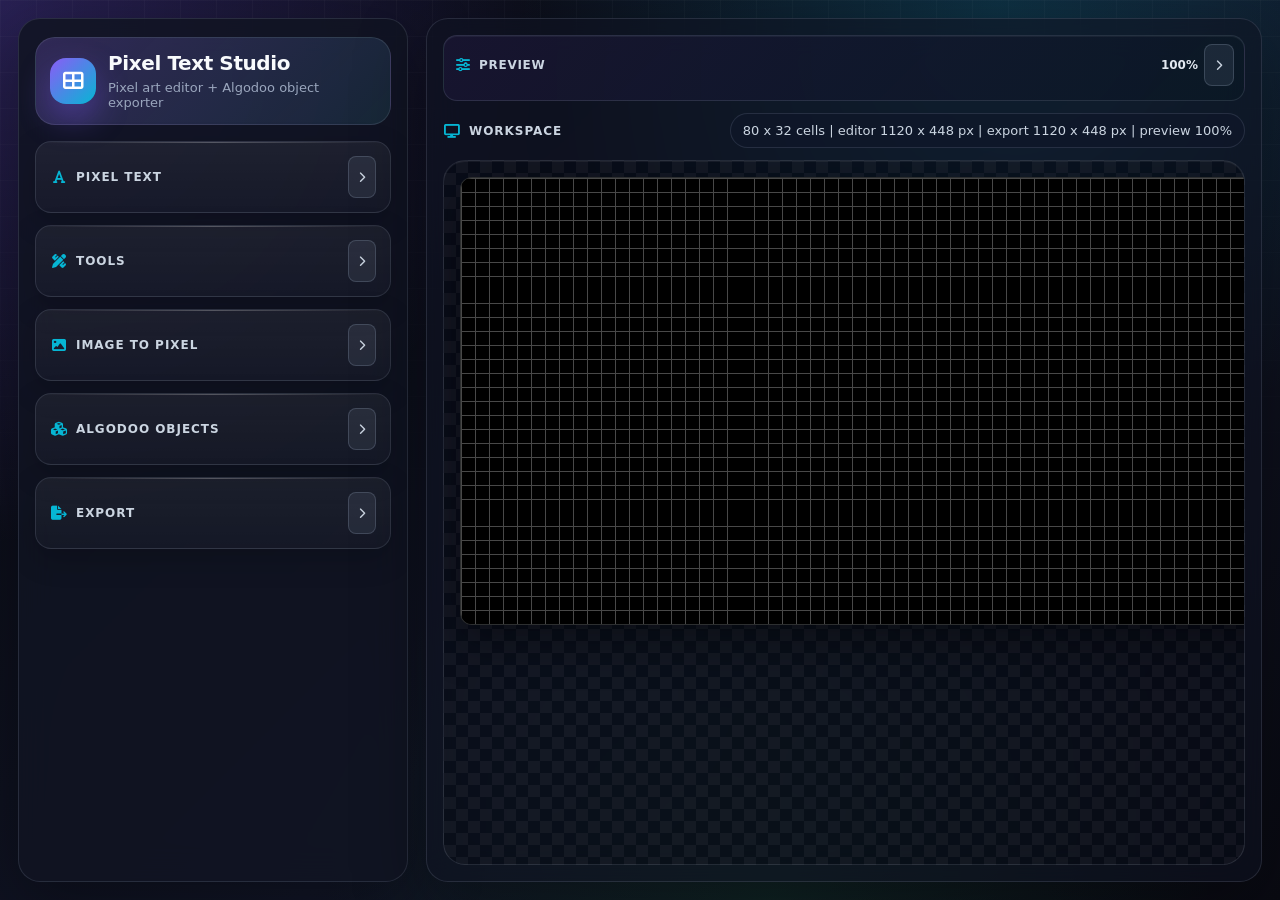
==== commit d1464abd: "feat: add image-to-pixel conversion tool with support for custom scaling, palette reduction, and fit" ====
--- a/index.html
+++ b/index.html
@@ -268,6 +268,29 @@
       transition: border-color .16s ease, box-shadow .16s ease, background .16s ease;
     }
 
+    input[type="file"] {
+      width: 100%;
+      min-height: 40px;
+      padding: 7px;
+      color: var(--text);
+      background: rgba(5, 7, 14, .72);
+      border: 1px solid rgba(148, 163, 184, .20);
+      border-radius: 12px;
+      outline: none;
+      transition: border-color .16s ease, box-shadow .16s ease, background .16s ease;
+    }
+
+    input[type="file"]::file-selector-button {
+      margin-right: 10px;
+      padding: 7px 10px;
+      border: 1px solid rgba(148, 163, 184, .28);
+      border-radius: 8px;
+      background: rgba(148, 163, 184, .14);
+      color: var(--text);
+      font: inherit;
+      cursor: pointer;
+    }
+
     textarea {
       min-height: 88px;
       resize: vertical;
@@ -895,6 +918,43 @@
           <button id="sample"><i class="fa-solid fa-wand-magic-sparkles"></i><span>Sample</span></button>
         </div>
         <p class="hint">Text updates in real time while you type. <strong>Pixel detail %</strong> controls how coarse or detailed the same text appears.</p>
+      </div>
+
+      <div class="group">
+        <h2><i class="fa-solid fa-image"></i><span>Image to pixel</span></h2>
+        <div class="row one">
+          <div>
+            <label for="imageFile">Image file</label>
+            <input id="imageFile" type="file" accept="image/*" />
+          </div>
+        </div>
+        <div class="row three">
+          <div>
+            <div class="range-head">
+              <label for="imagePixelSize">Pixel size</label>
+              <strong id="imagePixelSizeValue">1</strong>
+            </div>
+            <input id="imagePixelSize" type="range" min="1" max="24" value="1" />
+          </div>
+          <div>
+            <label for="imagePalette">Palette</label>
+            <select id="imagePalette">
+              <option value="full">Full colors</option>
+              <option value="16">16 colors</option>
+              <option value="8">8 colors</option>
+              <option value="4">4 grayscale tones</option>
+            </select>
+          </div>
+          <div>
+            <label for="imageFitMode">Fit mode</label>
+            <select id="imageFitMode">
+              <option value="contain">Contain</option>
+              <option value="cover">Cover</option>
+              <option value="stretch">Stretch</option>
+            </select>
+          </div>
+        </div>
+        <p class="hint">Upload an image and convert it into the current workspace resolution as a separate pixel layer.</p>
       </div>
 
       <div class="group">
@@ -1314,6 +1374,11 @@
       lineGap: document.getElementById('lineGap'),
       rainbowText: document.getElementById('rainbowText'),
       sample: document.getElementById('sample'),
+      imageFile: document.getElementById('imageFile'),
+      imagePixelSize: document.getElementById('imagePixelSize'),
+      imagePixelSizeValue: document.getElementById('imagePixelSizeValue'),
+      imagePalette: document.getElementById('imagePalette'),
+      imageFitMode: document.getElementById('imageFitMode'),
       undo: document.getElementById('undo'),
       redo: document.getElementById('redo'),
       clear: document.getElementById('clear'),
@@ -1368,7 +1433,9 @@
       isDown: false,
       lastCellKey: '',
       textHistoryTimer: null,
-      lastMousePoint: null
+      lastMousePoint: null,
+      imageImportReady: false,
+      imageImportUrl: ''
     };
 
     const RAINBOW = [
@@ -1385,6 +1452,8 @@
 
     const BRUSH_MIN = 1;
     const BRUSH_MAX = 12;
+
+    const importedImage = new Image();
 
     const ALGODOO_MATERIALS = {
       default: { name: '', density: 1.00, friction: 0.50, restitution: 0.00, attraction: 0.00, adhesion: 0.00 },
@@ -1513,6 +1582,148 @@
       return Number.isFinite(parsed) ? parsed : fallback;
     }
 
+    function clampColorChannel(value, levels) {
+      const step = 255 / Math.max(1, levels - 1);
+      return Math.round(Math.round(value / step) * step);
+    }
+
+    function reduceImagePalette(imageData, paletteMode) {
+      if (paletteMode === 'full') return imageData;
+      const data = imageData.data;
+      const levels = paletteMode === '16' ? 4 : 2;
+
+      for (let i = 0; i < data.length; i += 4) {
+        if (data[i + 3] < 24) continue;
+
+        if (paletteMode === '4') {
+          const gray = 0.299 * data[i] + 0.587 * data[i + 1] + 0.114 * data[i + 2];
+          const bucket = Math.round((gray / 255) * 3);
+          const value = Math.round((bucket / 3) * 255);
+          data[i] = value;
+          data[i + 1] = value;
+          data[i + 2] = value;
+          continue;
+        }
+
+        data[i] = clampColorChannel(data[i], levels);
+        data[i + 1] = clampColorChannel(data[i + 1], levels);
+        data[i + 2] = clampColorChannel(data[i + 2], levels);
+      }
+
+      return imageData;
+    }
+
+    function toHexChannel(value) {
+      return Math.max(0, Math.min(255, value)).toString(16).padStart(2, '0');
+    }
+
+    function rgbToHex(r, g, b) {
+      return '#' + toHexChannel(r) + toHexChannel(g) + toHexChannel(b);
+    }
+
+    function drawImageFitted(targetCtx, sourceImage, destWidth, destHeight, fitMode = 'contain') {
+      const srcWidth = sourceImage.naturalWidth || sourceImage.width || 1;
+      const srcHeight = sourceImage.naturalHeight || sourceImage.height || 1;
+      targetCtx.clearRect(0, 0, destWidth, destHeight);
+
+      if (fitMode === 'stretch') {
+        targetCtx.drawImage(sourceImage, 0, 0, destWidth, destHeight);
+        return;
+      }
+
+      const scale = fitMode === 'cover'
+        ? Math.max(destWidth / srcWidth, destHeight / srcHeight)
+        : Math.min(destWidth / srcWidth, destHeight / srcHeight);
+
+      const drawWidth = Math.max(1, Math.round(srcWidth * scale));
+      const drawHeight = Math.max(1, Math.round(srcHeight * scale));
+      const dx = Math.floor((destWidth - drawWidth) / 2);
+      const dy = Math.floor((destHeight - drawHeight) / 2);
+      targetCtx.drawImage(sourceImage, dx, dy, drawWidth, drawHeight);
+    }
+
+    function convertImageToPixelLayer(sourceImage) {
+      const pixelSize = getNumberInput(els.imagePixelSize, 1, 1, 24);
+      const paletteMode = els.imagePalette.value;
+      const fitMode = els.imageFitMode.value;
+
+      const tiny = document.createElement('canvas');
+      tiny.width = Math.max(1, Math.floor(state.cols / pixelSize));
+      tiny.height = Math.max(1, Math.floor(state.rows / pixelSize));
+      const tinyCtx = tiny.getContext('2d');
+      tinyCtx.imageSmoothingEnabled = true;
+      drawImageFitted(tinyCtx, sourceImage, tiny.width, tiny.height, fitMode);
+
+      let tinyData = tinyCtx.getImageData(0, 0, tiny.width, tiny.height);
+      tinyData = reduceImagePalette(tinyData, paletteMode);
+      tinyCtx.putImageData(tinyData, 0, 0);
+
+      const scaled = document.createElement('canvas');
+      scaled.width = state.cols;
+      scaled.height = state.rows;
+      const scaledCtx = scaled.getContext('2d');
+      scaledCtx.imageSmoothingEnabled = false;
+      scaledCtx.clearRect(0, 0, scaled.width, scaled.height);
+      scaledCtx.drawImage(tiny, 0, 0, tiny.width, tiny.height, 0, 0, scaled.width, scaled.height);
+
+      const data = scaledCtx.getImageData(0, 0, scaled.width, scaled.height).data;
+      const next = new Array(state.cols * state.rows).fill(null);
+
+      for (let y = 0; y < state.rows; y++) {
+        for (let x = 0; x < state.cols; x++) {
+          const idx = indexOf(x, y);
+          const px = idx * 4;
+          const alpha = data[px + 3];
+          if (alpha < 24) continue;
+          next[idx] = rgbToHex(data[px], data[px + 1], data[px + 2]);
+        }
+      }
+
+      return next;
+    }
+
+    function updateImagePixelSizeLabel() {
+      if (!els.imagePixelSizeValue || !els.imagePixelSize) return;
+      els.imagePixelSizeValue.textContent = String(getNumberInput(els.imagePixelSize, 1, 1, 24));
+    }
+
+    function applyImportedImageToPixels() {
+      if (!state.imageImportReady) return;
+      const nextPixels = convertImageToPixelLayer(importedImage);
+      state.pixels = nextPixels;
+      makeBlankTextLayer();
+      els.textValue.value = '';
+      render();
+      pushHistory();
+    }
+
+    function onImageFileChange() {
+      const file = els.imageFile.files && els.imageFile.files[0];
+      state.imageImportReady = false;
+      if (!file) return;
+
+      if (state.imageImportUrl) {
+        URL.revokeObjectURL(state.imageImportUrl);
+        state.imageImportUrl = '';
+      }
+
+      const url = URL.createObjectURL(file);
+      state.imageImportUrl = url;
+      importedImage.onload = () => {
+        state.imageImportReady = true;
+        applyImportedImageToPixels();
+        if (state.imageImportUrl) {
+          URL.revokeObjectURL(state.imageImportUrl);
+          state.imageImportUrl = '';
+        }
+      };
+      importedImage.onerror = () => {
+        state.imageImportReady = false;
+        alert('Cannot load this image file.');
+      };
+      importedImage.src = url;
+    }
+
     function initBrushSizeOptions() {
       if (!els.brushSize) return;
       const options = [];
@@ -2713,6 +2924,17 @@
     els.autoFitText.addEventListener('change', () => { updateLiveTextRealtime(true); });
     els.rainbowText.addEventListener('change', () => { rebuildLiveTextLayer(); pushHistory(); });
     els.sample.addEventListener('click', makeSample);
+    els.imageFile.addEventListener('change', onImageFileChange);
+    els.imagePixelSize.addEventListener('input', updateImagePixelSizeLabel);
+    els.imagePixelSize.addEventListener('change', () => {
+      if (state.imageImportReady) applyImportedImageToPixels();
+    });
+    els.imagePalette.addEventListener('change', () => {
+      if (state.imageImportReady) applyImportedImageToPixels();
+    });
+    els.imageFitMode.addEventListener('change', () => {
+      if (state.imageImportReady) applyImportedImageToPixels();
+    });
     els.undo.addEventListener('click', undo);
     els.redo.addEventListener('click', redo);
     els.clear.addEventListener('click', clearAll);
@@ -2761,6 +2983,7 @@
     });
 
     initBrushSizeOptions();
+    updateImagePixelSizeLabel();
     syncAlgodooObjectTypeUI();
     setWorkspaceCursorTool(state.tool);
     setPreviewCollapsed(true);
